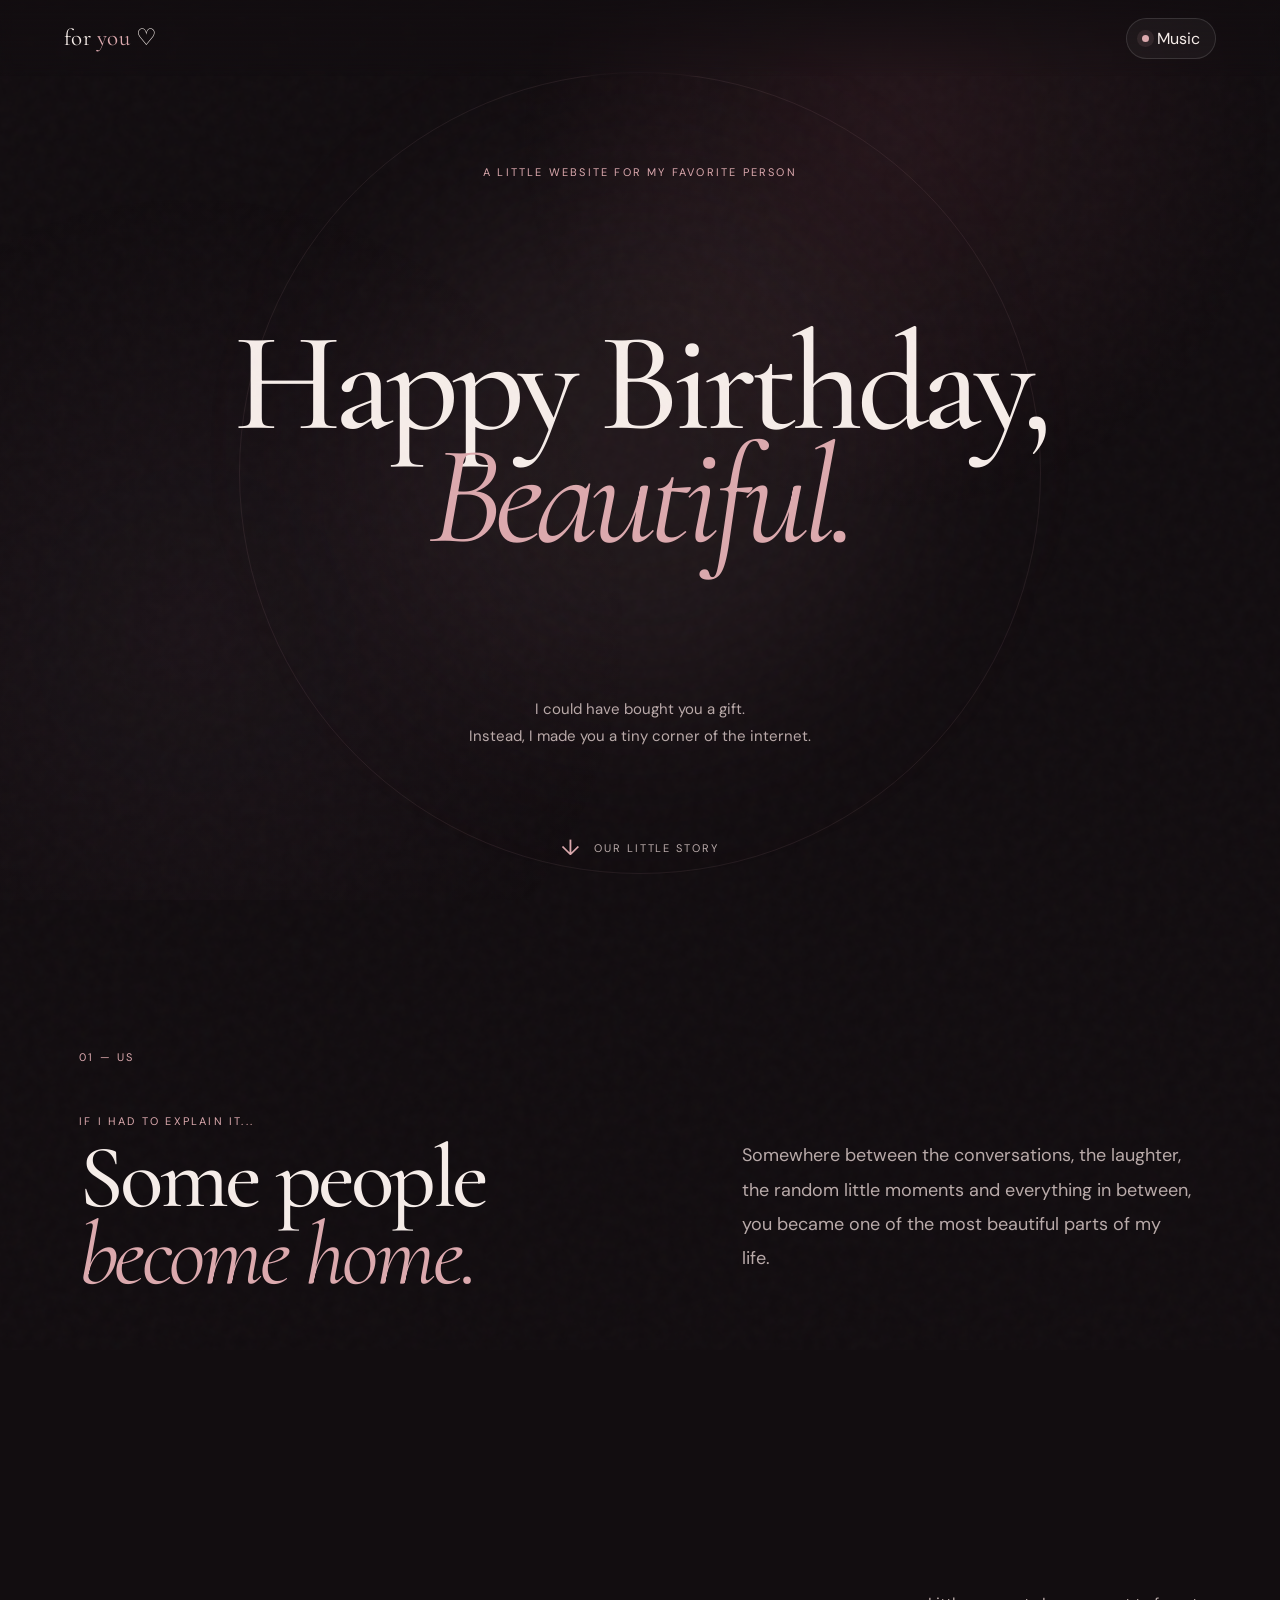
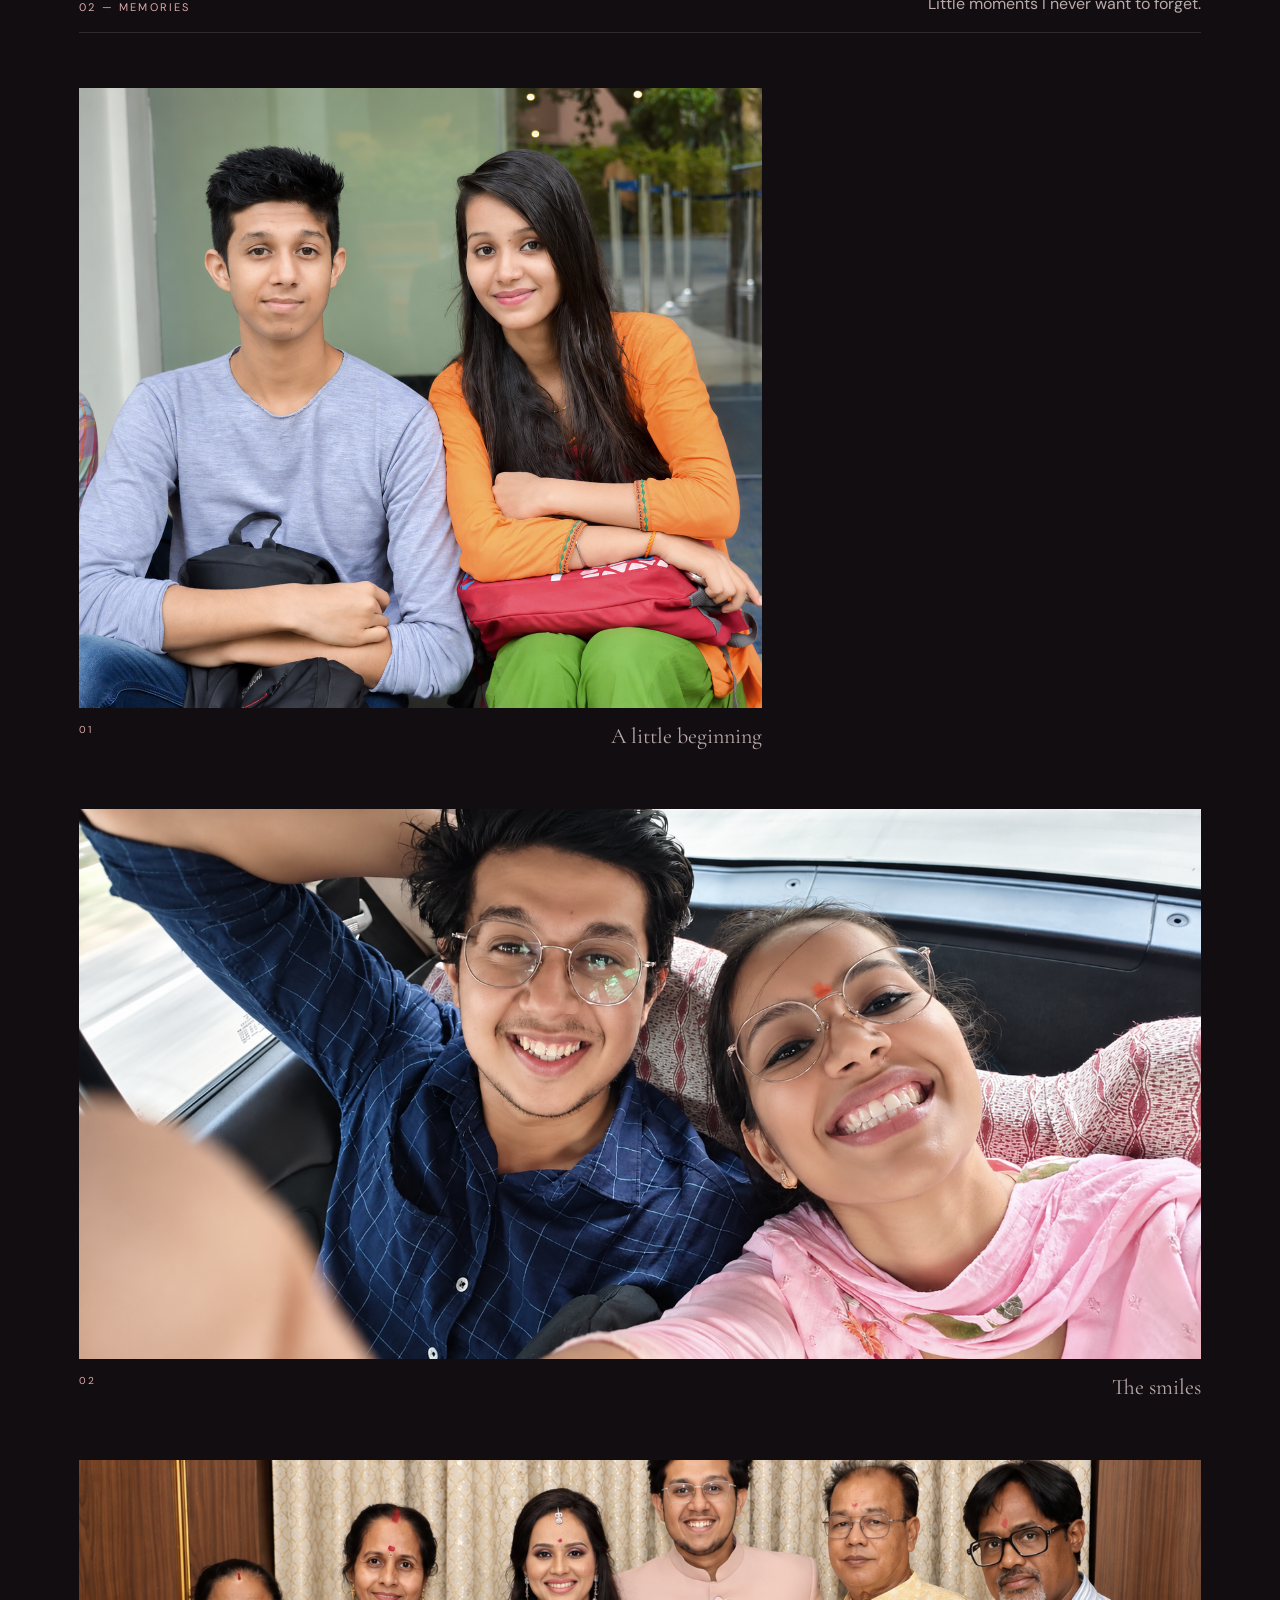
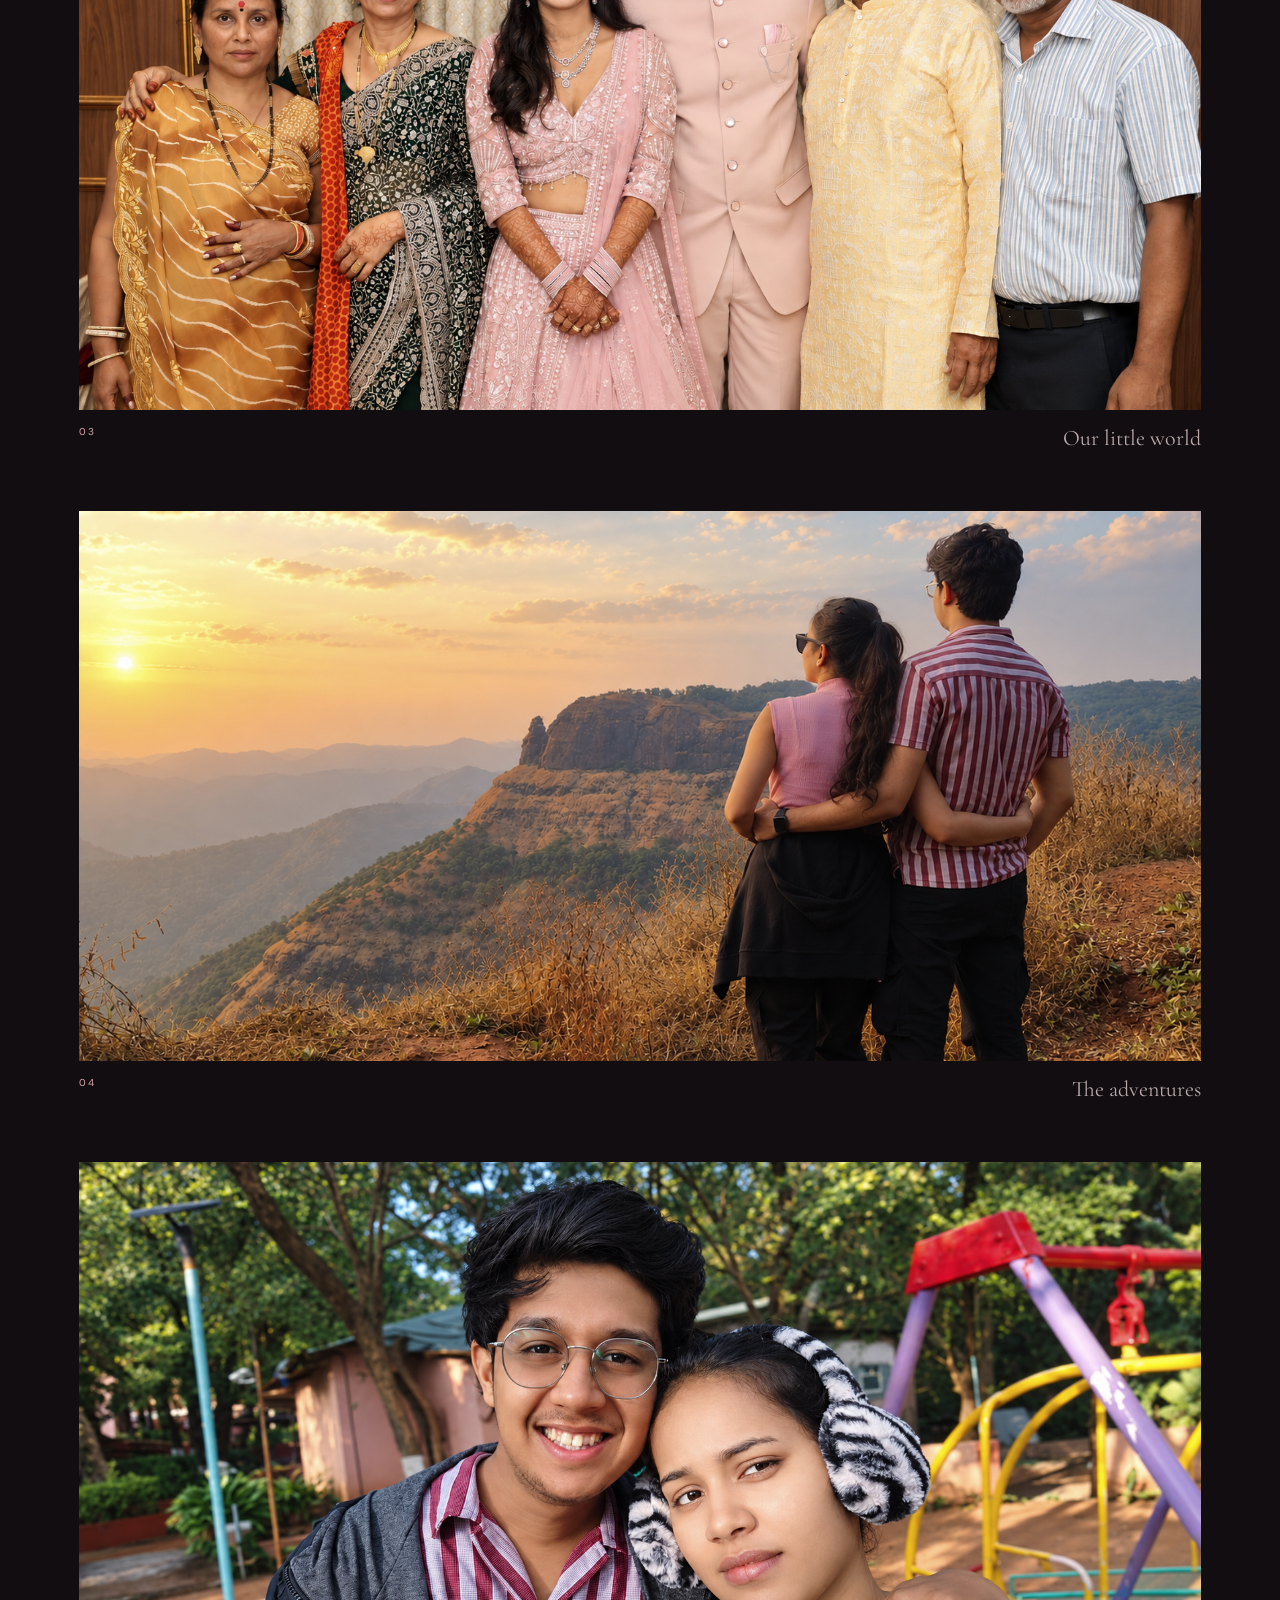
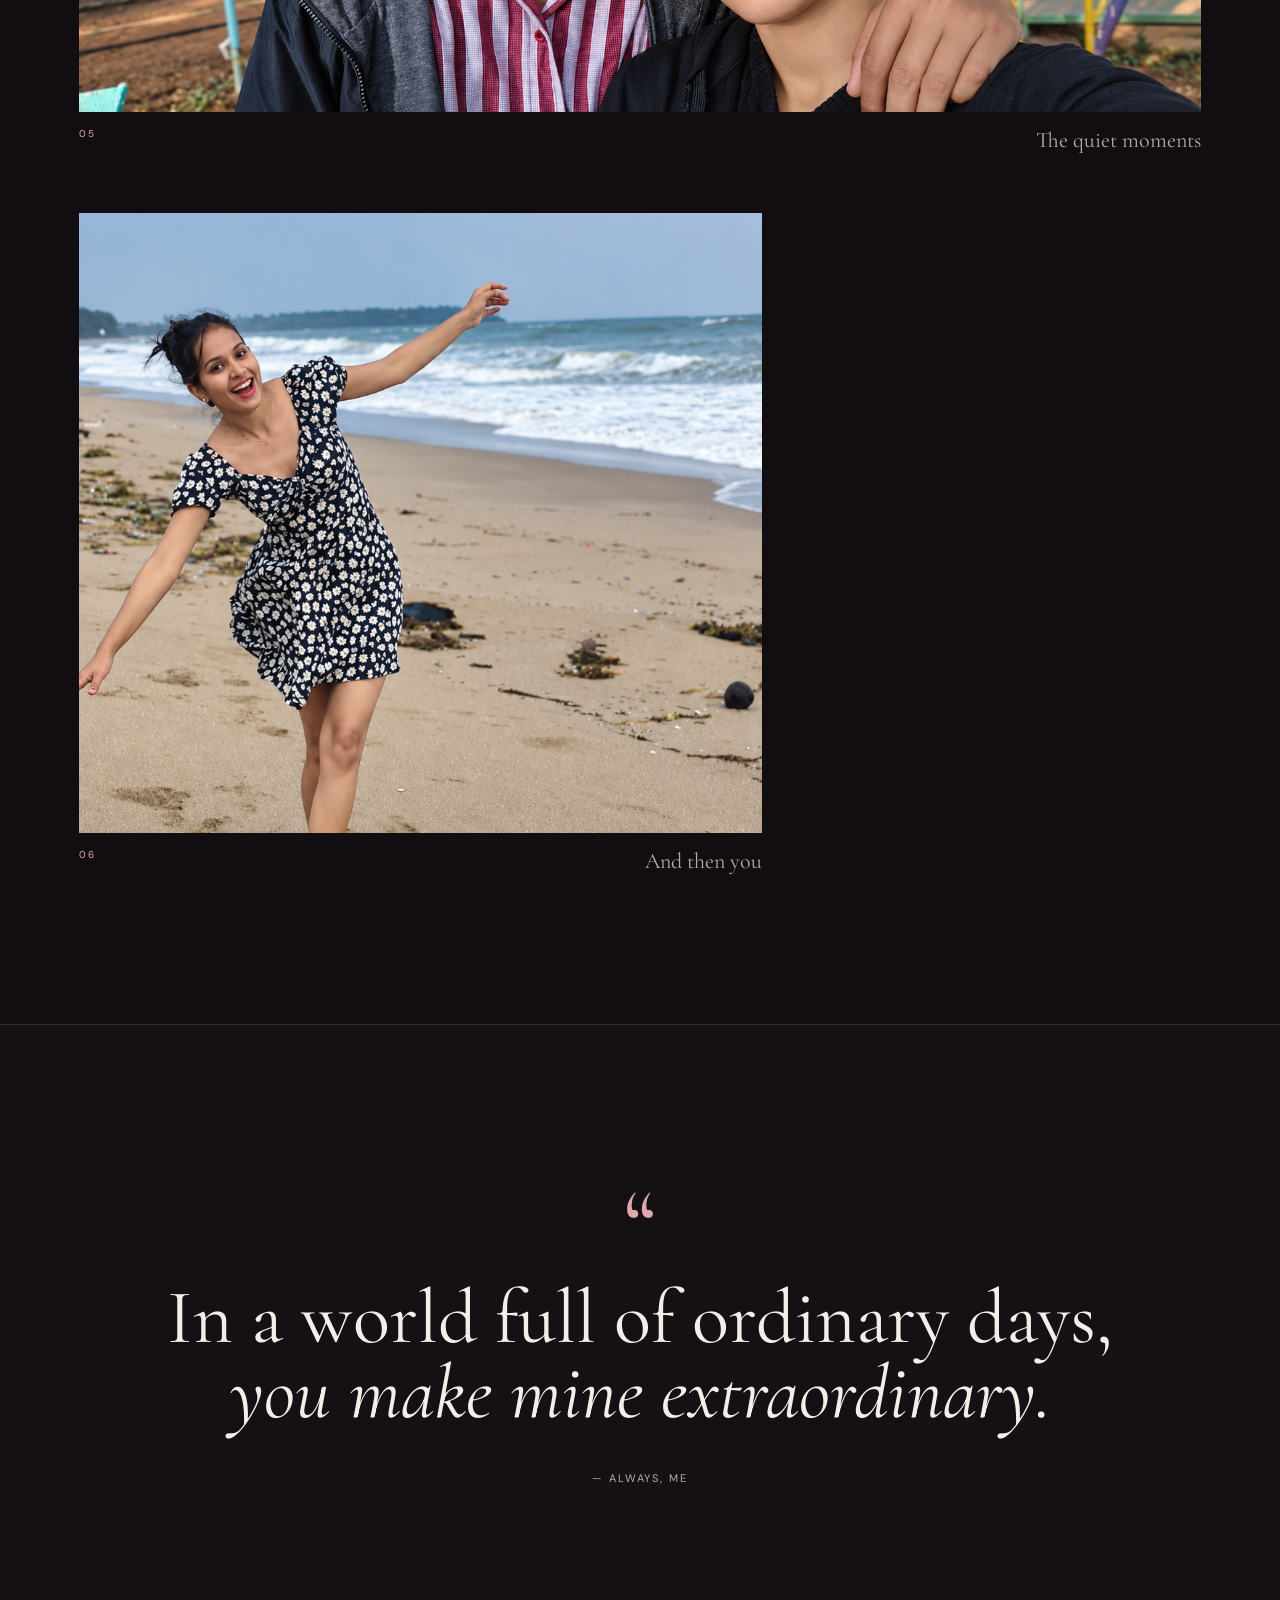
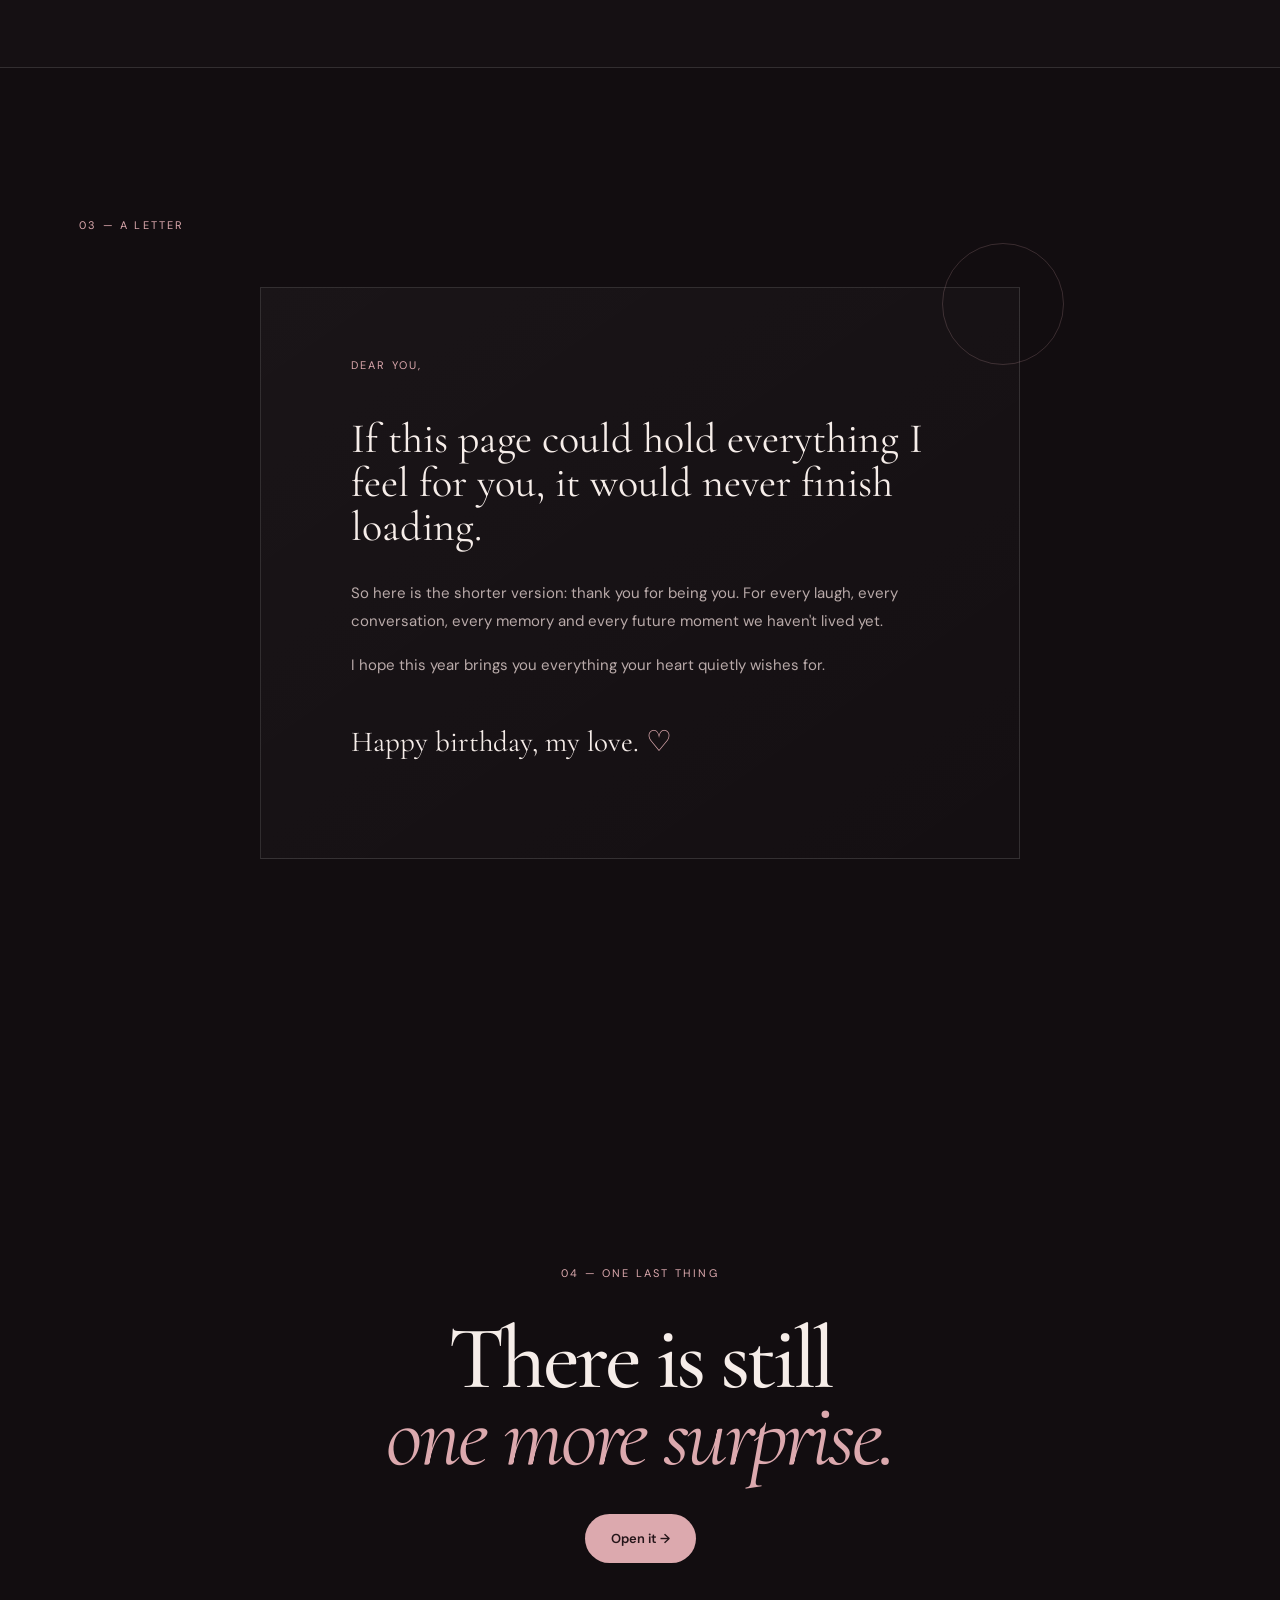
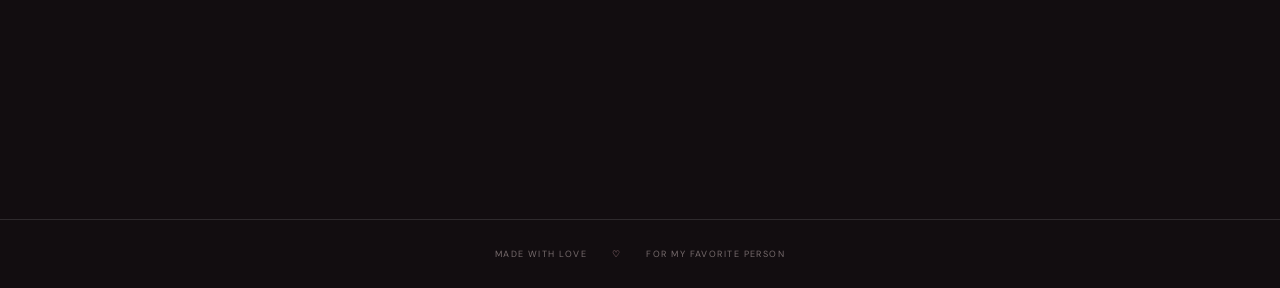
==== index.html @ f9ab59c4 "first commit" ====
<!DOCTYPE html>
<html lang="en">
<head>
  <meta charset="UTF-8">
  <meta name="viewport" content="width=device-width, initial-scale=1.0">
  <meta name="theme-color" content="#171014">
  <meta name="description" content="A romantic birthday memory website.">
  <title>For You — A Little Love Story</title>
  <link rel="preconnect" href="https://fonts.googleapis.com">
  <link rel="preconnect" href="https://fonts.gstatic.com" crossorigin>
  <link href="https://fonts.googleapis.com/css2?family=Cormorant+Garamond:wght@400;500;600;700&family=DM+Sans:wght@400;500;600&display=swap" rel="stylesheet">
  <link rel="stylesheet" href="css/style.css">
</head>
<body>
  <div class="grain"></div>
  <div id="hearts" aria-hidden="true"></div>

  <header class="nav">
    <div class="brand">for <span>you</span> ♡</div>
    <button class="music-btn" id="musicBtn" aria-label="Toggle music">
      <span class="music-dot"></span><span id="musicText">Music</span>
    </button>
  </header>

  <main>
    <section class="hero">
      <div class="hero-glow"></div>
      <p class="eyebrow reveal">A little website for my favorite person</p>
      <h1 class="reveal">Happy Birthday,<br><em>Beautiful.</em></h1>
      <p class="hero-copy reveal">I could have bought you a gift.<br>Instead, I made you a tiny corner of the internet.</p>
      <a href="#story" class="scroll-cue reveal"><span>↓</span> our little story</a>
    </section>

    <section class="intro" id="story">
      <div class="section-label">01 — us</div>
      <div class="intro-grid">
        <div>
          <p class="eyebrow">If I had to explain it...</p>
          <h2>Some people<br><em>become home.</em></h2>
        </div>
        <p class="lead">Somewhere between the conversations, the laughter, the random little moments and everything in between, you became one of the most beautiful parts of my life.</p>
      </div>
    </section>

    <section class="gallery">
      <div class="section-head">
        <div class="section-label">02 — memories</div>
        <p>Little moments I never want to forget.</p>
      </div>
      <div class="memory-grid">
        <figure class="memory memory-large"><img src="images/photo01.png" alt="Sample memory"><figcaption><span>01</span>A little beginning</figcaption></figure>
        <figure class="memory memory-wide"><img src="images/photo02.png" alt="Sample memory"><figcaption><span>02</span>The smiles</figcaption></figure>
        <figure class="memory memory-wide"><img src="images/photo03.png" alt="Sample memory"><figcaption><span>03</span>Our little world</figcaption></figure>
        <figure class="memory memory-wide"><img src="images/photo04.png" alt="Sample memory"><figcaption><span>04</span>The adventures</figcaption></figure>
        <figure class="memory memory-wide"><img src="images/photo05.png" alt="Sample memory"><figcaption><span>05</span>The quiet moments</figcaption></figure>
        <figure class="memory memory-large"><img src="images/photo06.png" alt="Sample memory"><figcaption><span>06</span>And then you</figcaption></figure>
      </div>
    </section>

    <section class="quote">
      <div class="quote-mark">“</div>
      <p>In a world full of ordinary days,<br><em>you make mine extraordinary.</em></p>
      <span>— always, me</span>
    </section>

    <section class="letter">
      <div class="section-label">03 — a letter</div>
      <div class="letter-card">
        <p class="eyebrow">Dear you,</p>
        <p class="letter-text">If this page could hold everything I feel for you, it would never finish loading.</p>
        <p>So here is the shorter version: thank you for being you. For every laugh, every conversation, every memory and every future moment we haven't lived yet.</p>
        <p>I hope this year brings you everything your heart quietly wishes for.</p>
        <p class="signature">Happy birthday, my love. <span>♡</span></p>
      </div>
    </section>

    <section class="surprise" id="surprise">
      <div class="surprise-inner">
        <div class="section-label">04 — one last thing</div>
        <h2>There is still<br><em>one more surprise.</em></h2>
        <button class="reveal-btn" id="revealBtn">Open it <span>→</span></button>
        
        <div class="secret" id="secret">

          <div class="surprise-photo">
            <img src="images/surprise.png" alt="Our special memory">
          </div>
        
          <div class="secret-heart">♥</div>
        
          <p>
            You are, and will always be,<br>
            <em>one of my favorite reasons to smile.</em>
          </p>
        
          <small>Happy birthday, beautiful.</small>
        
        </div>

      </div>
    </section>
  </main>

  <footer>
    <span>made with love</span>
    <span>♡</span>
    <span>for my favorite person</span>
  </footer>

  <script src="js/script.js"></script>
</body>
</html>
---- css/style.css ----
:root {
  --bg: #120d10;
  --surface: #1b1317;
  --text: #f6ede9;
  --muted: #b9aaa9;
  --accent: #dca9ae;
  --line: rgba(255, 255, 255, 0.12);

  --serif: "Cormorant Garamond", Georgia, serif;
  --sans: "DM Sans", Arial, sans-serif;
}


/* =========================================================
   RESET
========================================================= */

* {
  box-sizing: border-box;
}

html {
  scroll-behavior: smooth;
}

body {
  margin: 0;
  background: var(--bg);
  color: var(--text);
  font-family: var(--sans);
  overflow-x: hidden;
}

img {
  max-width: 100%;
}

button {
  font-family: inherit;
}


/* =========================================================
   BACKGROUND
========================================================= */

body::before {
  content: "";
  position: fixed;
  inset: 0;

  background:
    radial-gradient(
      circle at 70% 15%,
      rgba(173, 87, 105, 0.12),
      transparent 32%
    ),
    radial-gradient(
      circle at 15% 70%,
      rgba(130, 93, 116, 0.09),
      transparent 35%
    );

  pointer-events: none;
  z-index: -2;
}


/* =========================================================
   GRAIN EFFECT
========================================================= */

.grain {
  position: fixed;
  inset: -50%;
  width: 200%;
  height: 200%;

  opacity: 0.035;
  pointer-events: none;
  z-index: 20;

  background-image: url("data:image/svg+xml,%3Csvg viewBox='0 0 180 180' xmlns='http://www.w3.org/2000/svg'%3E%3Cfilter id='n'%3E%3CfeTurbulence type='fractalNoise' baseFrequency='.9' numOctaves='4' stitchTiles='stitch'/%3E%3C/filter%3E%3Crect width='100%25' height='100%25' filter='url(%23n)' opacity='.7'/%3E%3C/svg%3E");

  animation: grain 0.25s steps(2) infinite;
}

@keyframes grain {
  0% {
    transform: translate(0, 0);
  }

  25% {
    transform: translate(2%, -1%);
  }

  50% {
    transform: translate(-1%, 2%);
  }

  75% {
    transform: translate(1%, 1%);
  }

  100% {
    transform: translate(-2%, -1%);
  }
}


/* =========================================================
   NAVIGATION
========================================================= */

.nav {
  position: fixed;
  top: 0;
  left: 0;
  right: 0;

  height: 76px;
  padding: 0 5vw;

  display: flex;
  align-items: center;
  justify-content: space-between;

  z-index: 100;

  background: linear-gradient(
    to bottom,
    rgba(18, 13, 16, 0.78),
    transparent
  );

  backdrop-filter: blur(7px);
}

.brand {
  font-family: var(--serif);
  font-size: 23px;
  letter-spacing: 0.02em;
}

.brand span {
  color: var(--accent);
}


/* =========================================================
   MUSIC BUTTON
========================================================= */

.music-btn {
  border: 1px solid var(--line);
  color: var(--text);
  background: rgba(255, 255, 255, 0.04);

  padding: 9px 15px;
  border-radius: 999px;

  display: flex;
  align-items: center;
  gap: 8px;

  cursor: pointer;

  font: inherit;

  transition:
    background 0.3s ease,
    transform 0.3s ease;
}

.music-btn:hover {
  background: rgba(255, 255, 255, 0.09);
  transform: translateY(-2px);
}

.music-dot {
  width: 7px;
  height: 7px;

  border-radius: 50%;

  background: var(--accent);

  box-shadow:
    0 0 0 5px rgba(220, 169, 174, 0.1);
}


/* =========================================================
   GENERAL TYPOGRAPHY
========================================================= */

.eyebrow,
.section-label {
  text-transform: uppercase;
  letter-spacing: 0.2em;
  font-size: 11px;
  color: var(--accent);
}

h1,
h2,
p {
  margin-top: 0;
}

h1,
h2 {
  font-family: var(--serif);
}

h1 em,
h2 em {
  font-weight: 400;
  color: var(--accent);
}


/* =========================================================
   HERO
========================================================= */

.hero {
  min-height: 100vh;

  display: grid;
  place-items: center;

  text-align: center;

  position: relative;

  padding: 110px 20px 80px;

  overflow: hidden;
}

.hero::after {
  content: "";

  position: absolute;

  width: 70vw;
  height: 70vw;

  max-width: 800px;
  max-height: 800px;

  border: 1px solid rgba(220, 169, 174, 0.09);

  border-radius: 50%;

  top: 8%;
  left: 50%;

  transform: translateX(-50%);

  pointer-events: none;
}

.hero-glow {
  position: absolute;

  width: 40vw;
  height: 40vw;

  background: rgba(220, 169, 174, 0.08);

  filter: blur(100px);

  border-radius: 50%;
}

.hero h1 {
  position: relative;
  z-index: 1;

  font-size: clamp(70px, 11vw, 160px);

  line-height: 0.8;

  font-weight: 500;

  letter-spacing: -0.045em;

  margin: 28px 0 34px;
}

.hero-copy {
  color: var(--muted);

  line-height: 1.8;

  font-size: 15px;
}


/* =========================================================
   SCROLL CUE
========================================================= */

.scroll-cue {
  position: absolute;

  bottom: 38px;

  color: var(--muted);

  text-decoration: none;

  font-size: 11px;

  text-transform: uppercase;

  letter-spacing: 0.18em;

  display: flex;

  gap: 12px;

  align-items: center;
}

.scroll-cue span {
  color: var(--accent);

  font-size: 22px;

  animation: bob 1.8s infinite;
}

@keyframes bob {
  50% {
    transform: translateY(5px);
  }
}


/* =========================================================
   INTRO / GALLERY / LETTER CONTAINERS
========================================================= */

.intro,
.gallery,
.letter {
  max-width: 1250px;

  margin: auto;

  padding: 150px 5vw;
}


/* =========================================================
   INTRO
========================================================= */

.intro-grid {
  display: grid;

  grid-template-columns: 1.1fr 0.9fr;

  gap: 8vw;

  align-items: end;

  margin-top: 50px;
}

h2 {
  font-size: clamp(55px, 7vw, 100px);

  line-height: 0.86;

  font-weight: 500;

  letter-spacing: -0.04em;

  margin: 0;
}

.lead {
  color: var(--muted);

  font-size: 18px;

  line-height: 1.9;

  max-width: 450px;
}


/* =========================================================
   GALLERY
========================================================= */

.section-head {
  display: flex;

  justify-content: space-between;

  align-items: end;

  border-bottom: 1px solid var(--line);

  padding-bottom: 18px;

  margin-bottom: 55px;
}

.section-head p {
  color: var(--muted);

  margin: 0;
}

.memory-grid {
  display: grid;

  grid-template-columns: 1.25fr 0.75fr;

  gap: 60px 30px;

  align-items: start;
}

.memory {
  margin: 0;
}

.memory img {
  display: block;

  width: 100%;

  height: 620px;

  object-fit: cover;

  filter: saturate(0.82);

  transition:
    transform 0.8s cubic-bezier(0.2, 0.7, 0.2, 1),
    filter 0.5s ease;
}

.memory-small {
  margin-top: 110px;
}

.memory-small img {
  height: 460px;
}

.memory-wide {
  grid-column: 1 / -1;
}

.memory-wide img {
  height: 550px;
}

.memory:hover img {
  transform: scale(1.018);

  filter: saturate(1);
}

figcaption {
  display: flex;

  justify-content: space-between;

  padding-top: 15px;

  color: var(--muted);

  font-family: var(--serif);

  font-size: 22px;
}

figcaption span {
  color: var(--accent);

  font-family: var(--sans);

  font-size: 10px;

  letter-spacing: 0.15em;
}


/* =========================================================
   QUOTE
========================================================= */

.quote {
  padding: 180px 7vw;

  text-align: center;

  border-top: 1px solid var(--line);

  border-bottom: 1px solid var(--line);

  background: rgba(255, 255, 255, 0.015);
}

.quote-mark {
  font-family: var(--serif);

  color: var(--accent);

  font-size: 100px;

  line-height: 0.4;
}

.quote p {
  font-family: var(--serif);

  font-size: clamp(42px, 6vw, 82px);

  line-height: 0.98;

  margin: 35px auto;

  max-width: 950px;
}

.quote span {
  color: var(--muted);

  font-size: 11px;

  letter-spacing: 0.18em;

  text-transform: uppercase;
}


/* =========================================================
   LETTER
========================================================= */

.letter-card {
  max-width: 760px;

  margin: 55px auto 0;

  border: 1px solid var(--line);

  padding: 70px clamp(28px, 7vw, 90px);

  background:
    linear-gradient(
      145deg,
      rgba(255, 255, 255, 0.035),
      rgba(255, 255, 255, 0.01)
    );

  position: relative;
}

.letter-card::before {
  content: "";

  position: absolute;

  width: 120px;
  height: 120px;

  border: 1px solid rgba(220, 169, 174, 0.2);

  border-radius: 50%;

  right: -45px;
  top: -45px;

  pointer-events: none;
}

.letter-text {
  font-family: var(--serif);

  font-size: 42px;

  line-height: 1.05;

  margin: 45px 0 30px;
}

.letter-card > p:not(.eyebrow):not(.letter-text):not(.signature) {
  color: var(--muted);

  line-height: 1.9;

  font-size: 15px;
}

.signature {
  font-family: var(--serif);

  font-size: 29px;

  margin-top: 45px;
}

.signature span {
  color: var(--accent);
}


/* =========================================================
   SURPRISE SECTION
========================================================= */

.surprise {
  min-height: 90vh;

  display: grid;

  place-items: center;

  text-align: center;

  padding: 120px 20px;
}

.surprise-inner {
  width: 100%;

  max-width: 850px;
}

.surprise h2 {
  margin: 40px 0;
}


/* =========================================================
   REVEAL BUTTON
========================================================= */

.reveal-btn {
  background: var(--accent);

  color: #251519;

  border: 0;

  border-radius: 999px;

  padding: 16px 26px;

  font: 600 13px var(--sans);

  cursor: pointer;

  transition:
    transform 0.35s ease,
    box-shadow 0.35s ease;
}

.reveal-btn:hover {
  transform: translateY(-3px);

  box-shadow:
    0 12px 35px rgba(220, 169, 174, 0.2);
}


/* =========================================================
   SECRET / SURPRISE REVEAL
========================================================= */

/*
   IMPORTANT:
   The previous max-height: 300px was clipping the
   9:16 image + heart + text.

   This version allows the entire content to expand.
*/

.secret {
  width: 100%;

  opacity: 0;

  max-height: 0;

  overflow: hidden;

  transform: translateY(25px);

  transition:
    opacity 0.9s ease,
    transform 0.9s ease,
    max-height 1.2s ease;

  margin-top: 0;
}

.secret.open {
  opacity: 1;

  max-height: 1600px;

  transform: translateY(0);

  margin-top: 60px;
}


/* =========================================================
   SURPRISE PHOTO
========================================================= */

.surprise-photo {
  width: min(400px, 68%);

  margin: 0 auto 35px;

  padding: 0;

  background: transparent;

  box-shadow:
    0 25px 60px rgba(75, 29, 42, 0.18);

  opacity: 0;

  transform:
    translateY(35px)
    scale(0.92)
    rotate(-2deg);

  transition:
    opacity 1.2s ease,
    transform 1.2s cubic-bezier(0.2, 0.8, 0.2, 1);
}

.secret.open .surprise-photo {
  opacity: 1;

  transform:
    translateY(0)
    scale(1)
    rotate(-1deg);
}

.surprise-photo img {
  display: block;

  width: 100%;

  aspect-ratio: 9 / 16;

  object-fit: cover;
}


/* =========================================================
   SURPRISE HEART
========================================================= */

.secret-heart {
  color: var(--accent);

  font-size: 60px;

  line-height: 1;

  opacity: 0;

  transform: translateY(15px);

  transition:
    opacity 0.8s ease 0.7s,
    transform 0.8s ease 0.7s;
}

.secret.open .secret-heart {
  opacity: 1;

  transform: translateY(0);
}


/* =========================================================
   SURPRISE TEXT
========================================================= */

.secret p {
  color: var(--text);

  font-family: var(--serif);

  font-size: 38px;

  line-height: 1.2;

  margin: 15px auto;

  max-width: 700px;

  opacity: 0;

  transform: translateY(15px);

  transition:
    opacity 0.8s ease 1s,
    transform 0.8s ease 1s;
}

.secret p em {
  color: var(--accent);

  font-style: italic;
}

.secret.open p {
  opacity: 1;

  transform: translateY(0);
}


/* =========================================================
   SURPRISE SUBTEXT
========================================================= */

.secret small {
  display: block;

  color: var(--muted);

  font-family: var(--sans);

  font-size: 13px;

  letter-spacing: 0.05em;

  opacity: 0;

  transform: translateY(15px);

  transition:
    opacity 0.8s ease 1.3s,
    transform 0.8s ease 1.3s;
}

.secret.open small {
  opacity: 1;

  transform: translateY(0);
}


/* =========================================================
   FLOATING HEARTS
========================================================= */

#hearts {
  position: fixed;

  inset: 0;

  pointer-events: none;

  z-index: 9;

  overflow: hidden;
}

.heart {
  position: absolute;

  bottom: -30px;

  color: var(--accent);

  opacity: 0;

  animation: floatUp linear forwards;
}

@keyframes floatUp {
  0% {
    transform:
      translateY(0)
      scale(0.7);

    opacity: 0;
  }

  12% {
    opacity: 0.5;
  }

  100% {
    transform:
      translateY(-110vh)
      rotate(25deg)
      scale(1.1);

    opacity: 0;
  }
}


/* =========================================================
   GENERAL REVEAL ANIMATION
========================================================= */

.reveal {
  opacity: 0;

  transform: translateY(25px);

  transition: 1s ease;
}

.reveal.visible {
  opacity: 1;

  transform: none;
}


/* =========================================================
   FOOTER
========================================================= */

footer {
  border-top: 1px solid var(--line);

  padding: 28px 5vw;

  display: flex;

  justify-content: center;

  gap: 25px;

  color: #766b6c;

  text-transform: uppercase;

  letter-spacing: 0.16em;

  font-size: 9px;
}

footer span:nth-child(2) {
  color: var(--accent);
}


/* =========================================================
   TABLET / MOBILE
========================================================= */

@media (max-width: 750px) {

  /* ---------- Navigation ---------- */

  .nav {
    height: 65px;

    padding: 0 20px;
  }

  .brand {
    font-size: 20px;
  }


  /* ---------- Hero ---------- */

  .hero {
    min-height: 92vh;

    padding:
      100px 20px
      70px;
  }

  .hero h1 {
    font-size: 68px;

    line-height: 0.85;
  }

  .hero-copy {
    font-size: 14px;
  }


  /* ---------- Main Sections ---------- */

  .intro,
  .gallery,
  .letter {
    padding: 100px 22px;
  }


  /* ---------- Intro ---------- */

  .intro-grid {
    grid-template-columns: 1fr;

    gap: 40px;
  }

  .lead {
    font-size: 16px;
  }


  /* ---------- Section Header ---------- */

  .section-head {
    display: block;
  }

  .section-head p {
    margin-top: 16px;
  }


  /* ---------- Gallery ---------- */

  .memory-grid {
    display: block;
  }

  .memory,
  .memory-small,
  .memory-wide {
    margin: 0 0 55px;
  }

  .memory img,
  .memory-small img,
  .memory-wide img {
    height: auto;

    aspect-ratio: 4 / 5;
  }

  .memory-wide img {
    aspect-ratio: 16 / 10;
  }


  /* ---------- Quote ---------- */

  .quote {
    padding: 120px 25px;
  }

  .quote p {
    font-size: 48px;
  }


  /* ---------- Letter ---------- */

  .letter-card {
    padding: 50px 28px;
  }

  .letter-text {
    font-size: 35px;
  }


  /* =====================================================
     MOBILE SURPRISE
  ===================================================== */

  .surprise {
    min-height: auto;

    padding:
      100px 20px
      120px;
  }

  .surprise h2 {
    font-size: 58px;

    margin: 30px 0;
  }


  /*
     The secret must be allowed to grow enough
     for the full 9:16 image + text.
  */

  .secret.open {
    max-height: 1600px;

    margin-top: 50px;
  }


  /*
     Tall Instagram Story / Reel style photo
  */

  .surprise-photo {
    width: 68%;

    max-width: 400px;

    padding: 0;

    margin:
      0 auto 30px;

    background: transparent;

    box-shadow:
      0 20px 45px rgba(75, 29, 42, 0.2);
  }

  .surprise-photo img {
    width: 100%;

    aspect-ratio: 9 / 16;

    object-fit: cover;

    display: block;
  }


  /* ---------- Heart ---------- */

  .secret-heart {
    font-size: 48px;
  }


  /* ---------- Text ---------- */

  .secret p {
    font-size: 28px;

    line-height: 1.3;

    margin:
      15px auto
      12px;

    padding: 0 10px;
  }

  .secret small {
    font-size: 12px;

    letter-spacing: 0.04em;
  }


  /* ---------- Footer ---------- */

  footer {
    flex-direction: column;

    align-items: center;

    gap: 10px;

    text-align: center;

    padding: 25px 20px;
  }
}


/* =========================================================
   SMALL PHONES
========================================================= */

@media (max-width: 430px) {

  .hero h1 {
    font-size: 58px;
  }

  h2 {
    font-size: 52px;
  }

  .surprise h2 {
    font-size: 50px;
  }

  /*
     Slightly wider on very small screens
     so the 9:16 photo remains visually impactful.
  */

  .surprise-photo {
    width: 75%;
  }

  .secret p {
    font-size: 25px;
  }
}


/* =========================================================
   REDUCED MOTION
========================================================= */

@media (prefers-reduced-motion: reduce) {

  html {
    scroll-behavior: auto;
  }

  *,
  *::before,
  *::after {
    animation-duration: 0.01ms !important;

    animation-iteration-count: 1 !important;

    transition-duration: 0.01ms !important;
  }
}
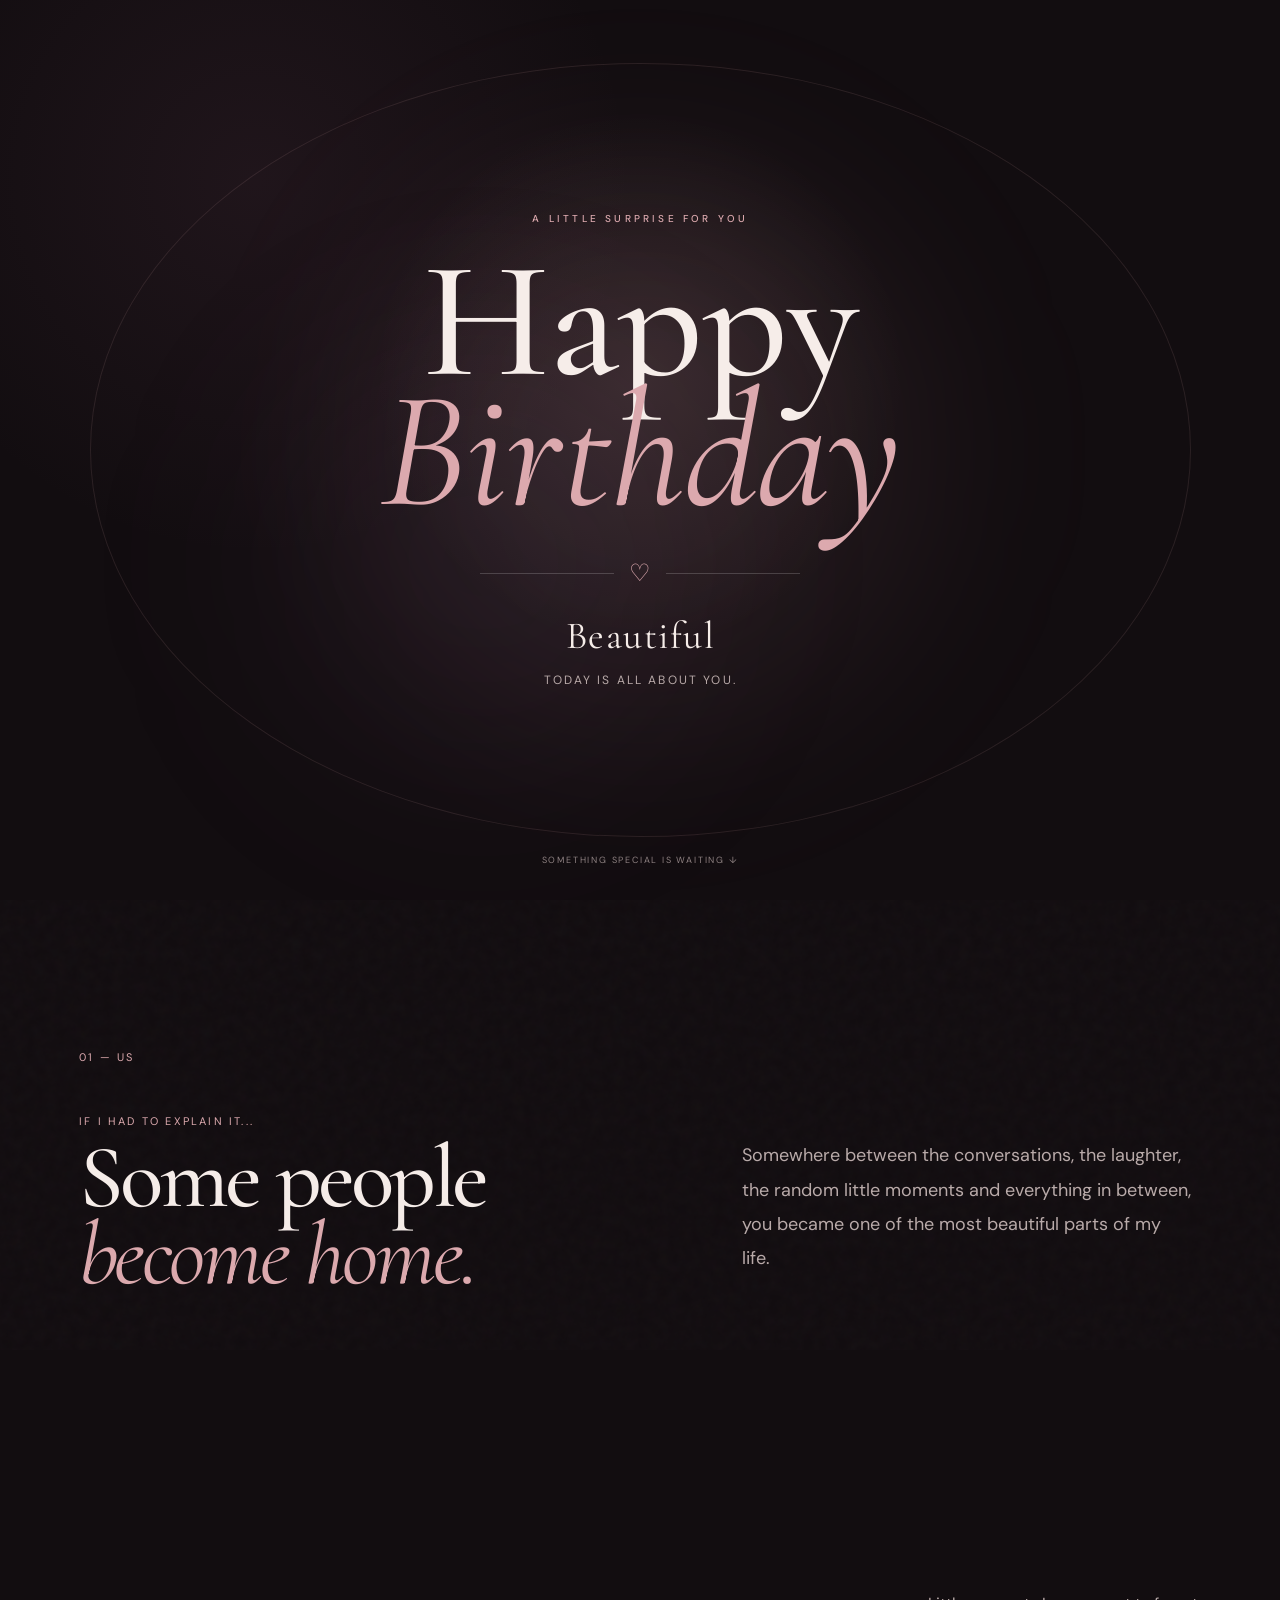
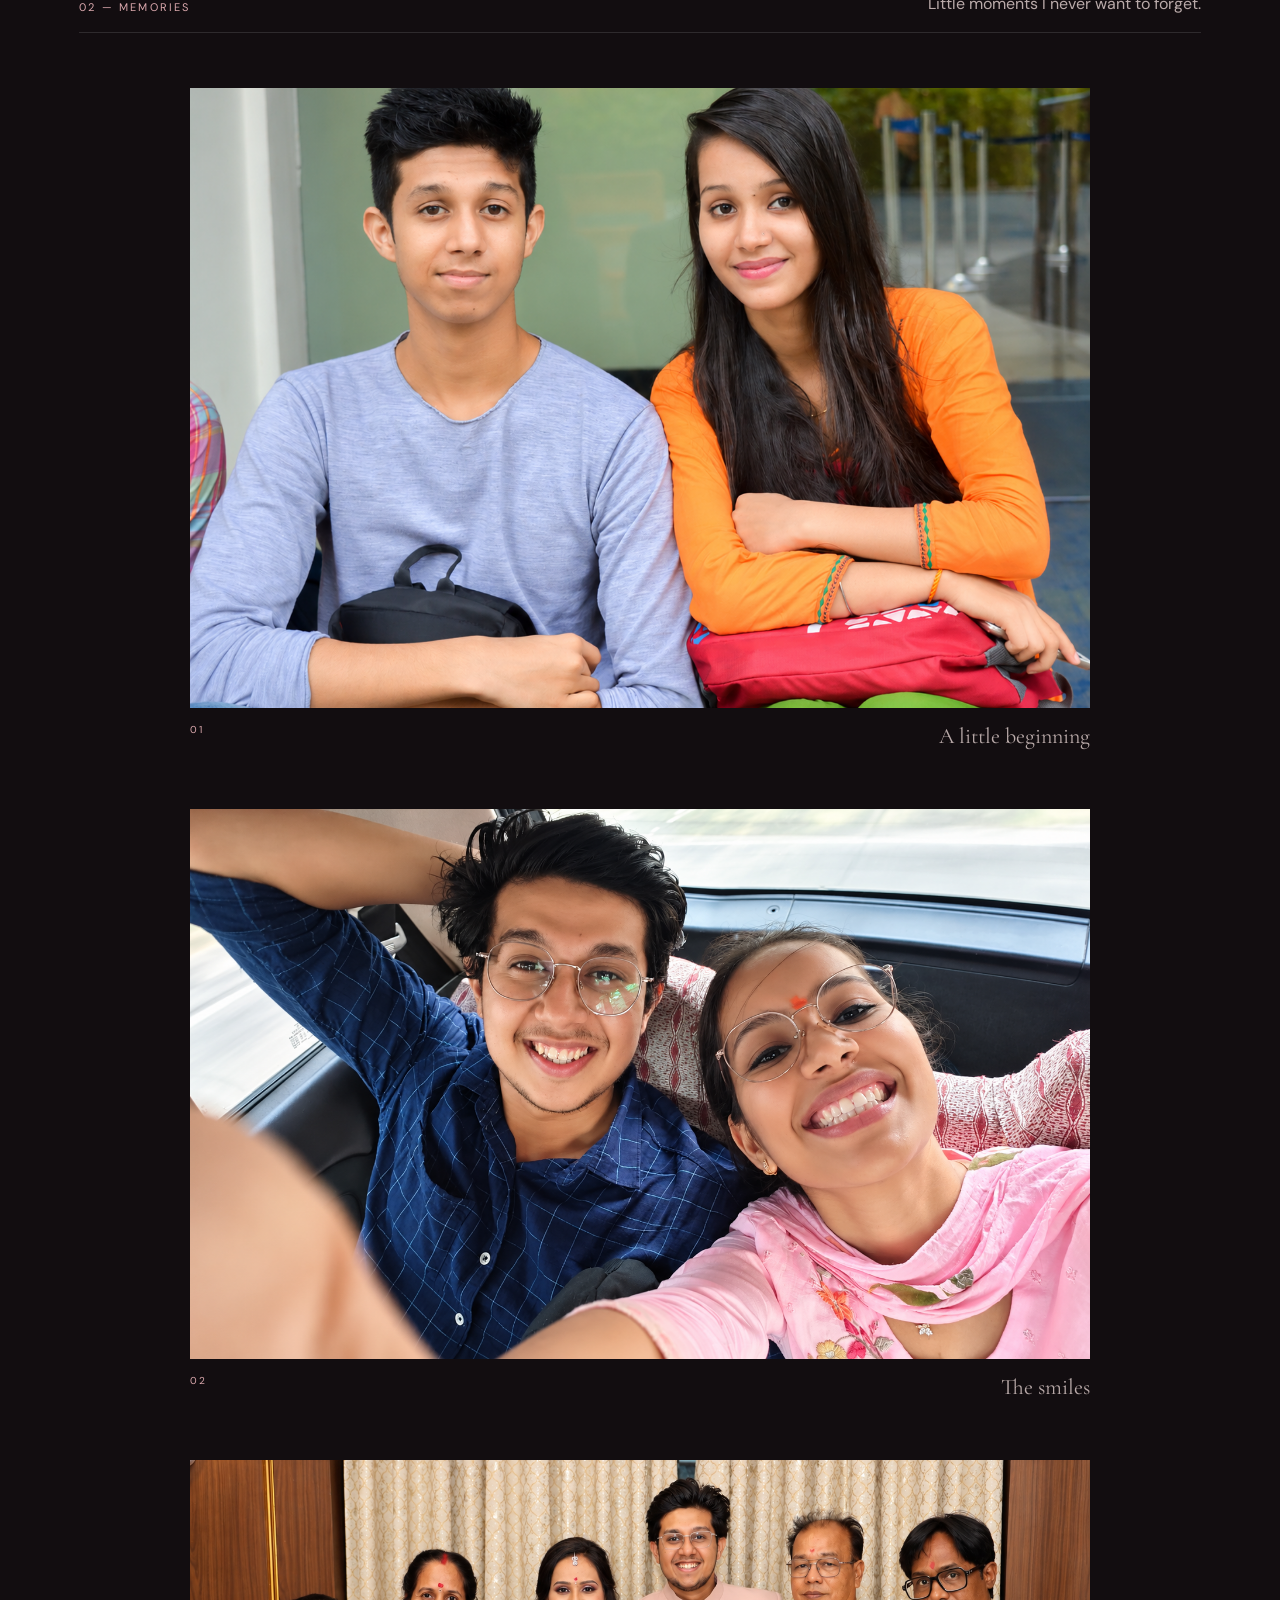
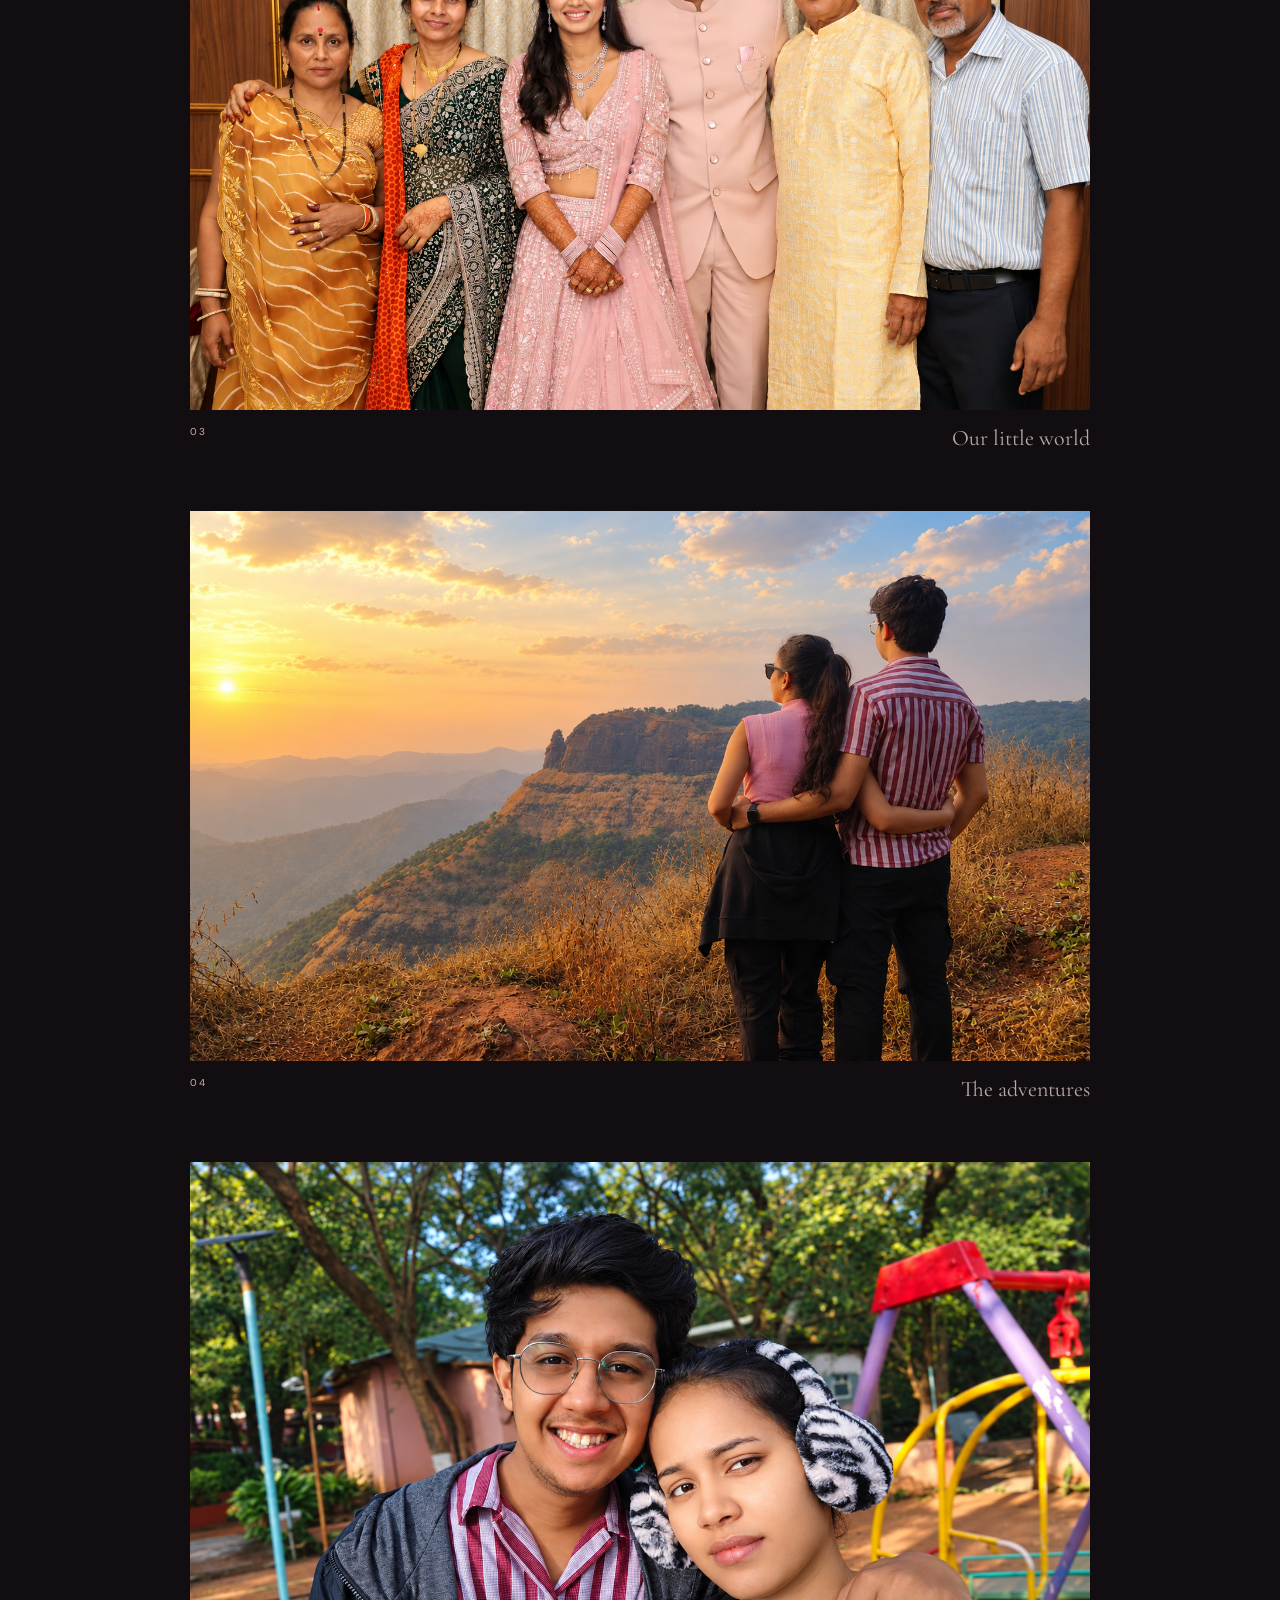
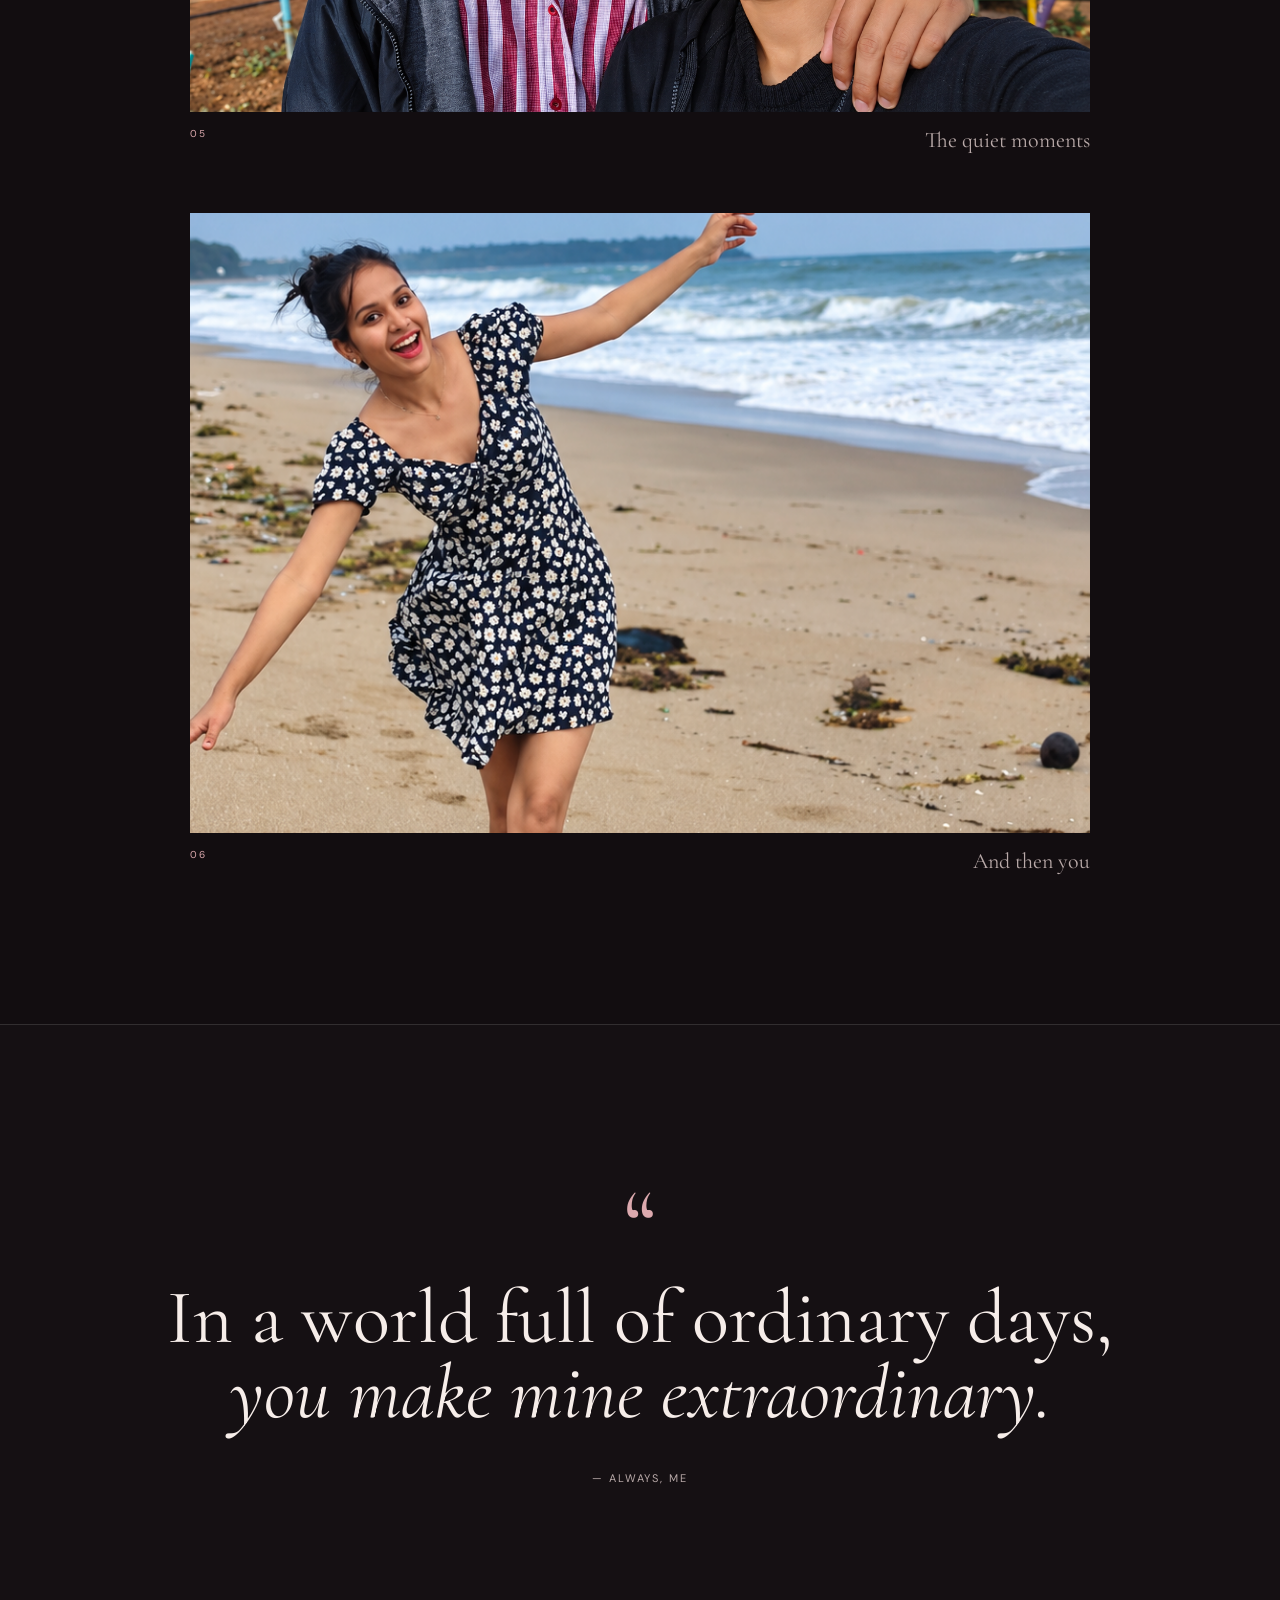
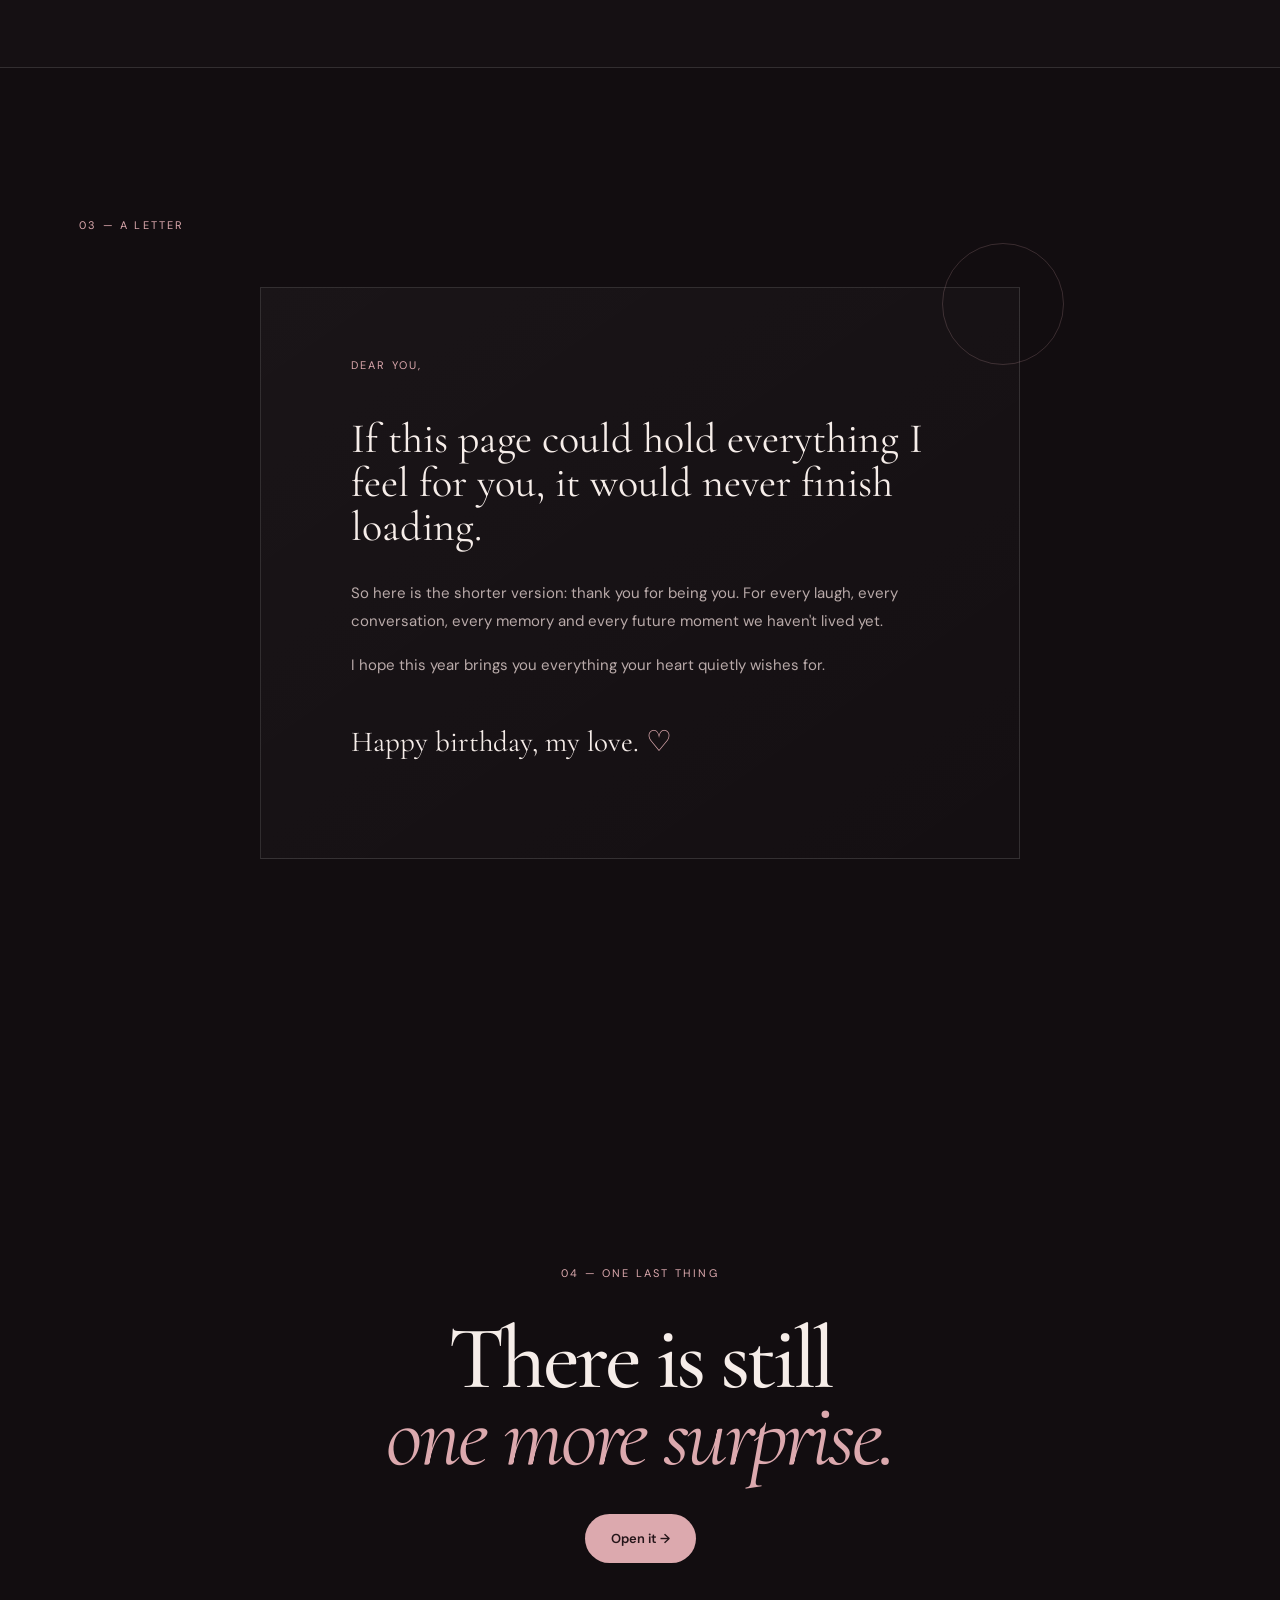
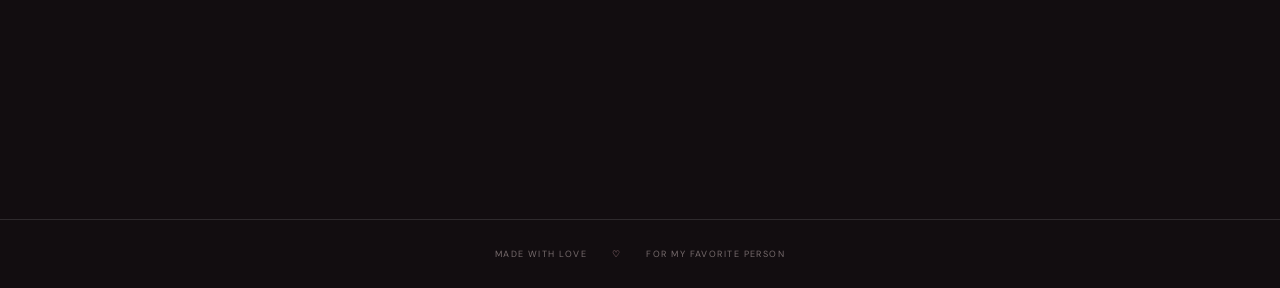
==== commit 7f8d7078: "landing page" ====
--- a/index.html
+++ b/index.html
@@ -12,6 +12,7 @@
   <link rel="stylesheet" href="css/style.css">
 </head>
 <body>
+  <div id="birthdayLanding"></div>
   <div class="grain"></div>
   <div id="hearts" aria-hidden="true"></div>
 
--- a/css/style.css
+++ b/css/style.css
@@ -421,32 +421,22 @@
 
 .memory-grid {
   display: grid;
-
-  grid-template-columns: 1.25fr 0.75fr;
-
-  gap: 60px 30px;
-
-  align-items: start;
+  grid-template-columns: 1fr;
+  gap: 60px;
+  justify-items: center;
 }
 
 .memory {
-  margin: 0;
+  width: 100%;
+  max-width: 900px;
+  margin: 0 auto;
 }
 
 .memory img {
   display: block;
-
   width: 100%;
-
   height: 620px;
-
   object-fit: cover;
-
-  filter: saturate(0.82);
-
-  transition:
-    transform 0.8s cubic-bezier(0.2, 0.7, 0.2, 1),
-    filter 0.5s ease;
 }
 
 .memory-small {
@@ -1242,3 +1232,317 @@
     transition-duration: 0.01ms !important;
   }
 }
+
+
+/* =========================================================
+   CINEMATIC BIRTHDAY LANDING
+   Added without changing the existing website styles.
+========================================================= */
+
+#birthdayLanding {
+  position: relative;
+  z-index: 10000;
+}
+
+.birthday-landing {
+  position: fixed;
+  inset: 0;
+  z-index: 10000;
+  display: grid;
+  place-items: center;
+  overflow: hidden;
+  background:
+    radial-gradient(circle at 50% 42%, rgba(220,169,174,.13), transparent 32%),
+    radial-gradient(circle at 20% 20%, rgba(153,92,125,.10), transparent 30%),
+    #120d10;
+  opacity: 1;
+  visibility: visible;
+  transition:
+    opacity 1.4s cubic-bezier(.65,0,.35,1),
+    visibility 0s linear 1.4s;
+}
+
+.birthday-landing.landing-done {
+  opacity: 0;
+  visibility: hidden;
+  pointer-events: none;
+}
+
+.birthday-landing::before {
+  content: "";
+  position: absolute;
+  inset: 7%;
+  border: 1px solid rgba(220,169,174,.12);
+  border-radius: 50%;
+  transform: scale(.72);
+  animation: landingRing 2.2s cubic-bezier(.2,.8,.2,1) forwards;
+}
+
+.landing-content {
+  position: relative;
+  z-index: 3;
+  text-align: center;
+  padding: 30px;
+  animation: landingContent 2s cubic-bezier(.2,.8,.2,1) both;
+}
+
+.landing-kicker {
+  color: #dca9ae;
+  text-transform: uppercase;
+  letter-spacing: .32em;
+  font: 500 10px var(--sans);
+  margin-bottom: 32px;
+  opacity: 0;
+  animation: landingFadeUp .9s ease .25s forwards;
+}
+
+.landing-title {
+  font-family: var(--serif);
+  line-height: .78;
+  letter-spacing: -.055em;
+}
+
+.landing-line {
+  font-size: clamp(82px, 13vw, 190px);
+  font-weight: 500;
+  opacity: 0;
+  transform: translateY(35px);
+}
+
+.landing-line-one {
+  animation: landingTitleIn 1.1s cubic-bezier(.2,.8,.2,1) .45s forwards;
+}
+
+.landing-line-two {
+  animation: landingTitleIn 1.1s cubic-bezier(.2,.8,.2,1) .7s forwards;
+}
+
+.landing-line em {
+  color: #dca9ae;
+  font-weight: 400;
+}
+
+.landing-divider {
+  width: min(320px, 60vw);
+  margin: 42px auto 25px;
+  display: flex;
+  align-items: center;
+  gap: 15px;
+  opacity: 0;
+  animation: landingFadeUp .9s ease 1.15s forwards;
+}
+
+.landing-divider span {
+  height: 1px;
+  flex: 1;
+  background: rgba(255,255,255,.18);
+}
+
+.landing-divider i {
+  color: #dca9ae;
+  font-family: var(--serif);
+  font-style: normal;
+  font-size: 24px;
+}
+
+.landing-name {
+  margin: 0;
+  color: #f6ede9;
+  font-family: var(--serif);
+  font-size: clamp(24px, 3vw, 40px);
+  letter-spacing: .04em;
+  opacity: 0;
+  animation: landingFadeUp .9s ease 1.35s forwards;
+}
+
+.landing-subtitle {
+  margin: 13px 0 0;
+  color: #b9aaa9;
+  font-size: 12px;
+  letter-spacing: .18em;
+  text-transform: uppercase;
+  opacity: 0;
+  animation: landingFadeUp .9s ease 1.55s forwards;
+}
+
+.landing-hint {
+  position: absolute;
+  bottom: 34px;
+  left: 50%;
+  transform: translateX(-50%);
+  z-index: 4;
+  white-space: nowrap;
+  color: #b9aaa9;
+  text-transform: uppercase;
+  letter-spacing: .2em;
+  font-size: 9px;
+  opacity: 0;
+  animation:
+    landingHint 1s ease 2s forwards,
+    landingHintBob 1.8s ease-in-out 3s infinite;
+}
+
+.landing-glow {
+  position: absolute;
+  border-radius: 50%;
+  filter: blur(90px);
+  pointer-events: none;
+}
+
+.landing-glow-one {
+  width: 45vw;
+  height: 45vw;
+  max-width: 650px;
+  max-height: 650px;
+  background: rgba(220,169,174,.08);
+  animation: landingGlowOne 5s ease-in-out infinite alternate;
+}
+
+.landing-glow-two {
+  width: 35vw;
+  height: 35vw;
+  max-width: 500px;
+  max-height: 500px;
+  background: rgba(117,76,111,.08);
+  transform: translate(-35%, 25%);
+  animation: landingGlowTwo 6s ease-in-out infinite alternate;
+}
+
+.landing-hearts {
+  position: absolute;
+  inset: 0;
+  z-index: 2;
+  pointer-events: none;
+}
+
+.landing-hearts span {
+  position: absolute;
+  color: #dca9ae;
+  opacity: 0;
+  font-family: var(--serif);
+  animation: landingHeart 6s ease-in-out infinite;
+}
+
+.landing-hearts span:nth-child(1)  { left: 11%; top: 18%; font-size: 22px; animation-delay: .2s; }
+.landing-hearts span:nth-child(2)  { left: 19%; top: 68%; font-size: 15px; animation-delay: 1.5s; }
+.landing-hearts span:nth-child(3)  { left: 30%; top: 13%; font-size: 14px; animation-delay: 2.4s; }
+.landing-hearts span:nth-child(4)  { left: 39%; top: 80%; font-size: 12px; animation-delay: .8s; }
+.landing-hearts span:nth-child(5)  { left: 68%; top: 17%; font-size: 18px; animation-delay: 2.8s; }
+.landing-hearts span:nth-child(6)  { left: 78%; top: 70%; font-size: 14px; animation-delay: 1.2s; }
+.landing-hearts span:nth-child(7)  { left: 86%; top: 29%; font-size: 11px; animation-delay: 3.2s; }
+.landing-hearts span:nth-child(8)  { left: 72%; top: 82%; font-size: 21px; animation-delay: 1.9s; }
+.landing-hearts span:nth-child(9)  { left: 7%; top: 45%; font-size: 13px; animation-delay: 3.7s; }
+.landing-hearts span:nth-child(10) { left: 91%; top: 58%; font-size: 16px; animation-delay: 2.1s; }
+.landing-hearts span:nth-child(11) { left: 54%; top: 9%; font-size: 12px; animation-delay: 4s; }
+.landing-hearts span:nth-child(12) { left: 47%; top: 90%; font-size: 15px; animation-delay: 2.9s; }
+
+@keyframes landingContent {
+  from { transform: scale(.96); }
+  to { transform: scale(1); }
+}
+
+@keyframes landingTitleIn {
+  to {
+    opacity: 1;
+    transform: translateY(0);
+  }
+}
+
+@keyframes landingFadeUp {
+  to {
+    opacity: 1;
+    transform: translateY(0);
+  }
+}
+
+@keyframes landingRing {
+  to {
+    transform: scale(1);
+  }
+}
+
+@keyframes landingGlowOne {
+  from { transform: translate(-8%, -5%) scale(.9); }
+  to   { transform: translate(8%, 6%) scale(1.12); }
+}
+
+@keyframes landingGlowTwo {
+  from { transform: translate(-35%, 25%) scale(.9); }
+  to   { transform: translate(15%, -15%) scale(1.08); }
+}
+
+@keyframes landingHeart {
+  0%, 100% {
+    opacity: 0;
+    transform: translateY(18px) scale(.7) rotate(-8deg);
+  }
+  25%, 70% {
+    opacity: .5;
+  }
+  50% {
+    transform: translateY(-12px) scale(1) rotate(8deg);
+  }
+}
+
+@keyframes landingHint {
+  from {
+    opacity: 0;
+    transform: translate(-50%, 12px);
+  }
+  to {
+    opacity: .75;
+    transform: translate(-50%, 0);
+  }
+}
+
+@keyframes landingHintBob {
+  50% {
+    transform: translate(-50%, 5px);
+  }
+}
+
+@media (max-width: 750px) {
+  .landing-content {
+    padding: 20px;
+  }
+
+  .landing-kicker {
+    letter-spacing: .24em;
+    font-size: 9px;
+    margin-bottom: 26px;
+  }
+
+  .landing-line {
+    font-size: clamp(64px, 20vw, 105px);
+  }
+
+  .landing-divider {
+    margin-top: 32px;
+    margin-bottom: 20px;
+  }
+
+  .landing-name {
+    font-size: 28px;
+  }
+
+  .landing-subtitle {
+    font-size: 9px;
+  }
+
+  .landing-hint {
+    bottom: 25px;
+    font-size: 8px;
+  }
+
+  .landing-hearts span:nth-child(n) {
+    transform: scale(.8);
+  }
+}
+
+@media (prefers-reduced-motion: reduce) {
+  .birthday-landing *,
+  .birthday-landing::before {
+    animation-duration: .01ms !important;
+    animation-iteration-count: 1 !important;
+  }
+}
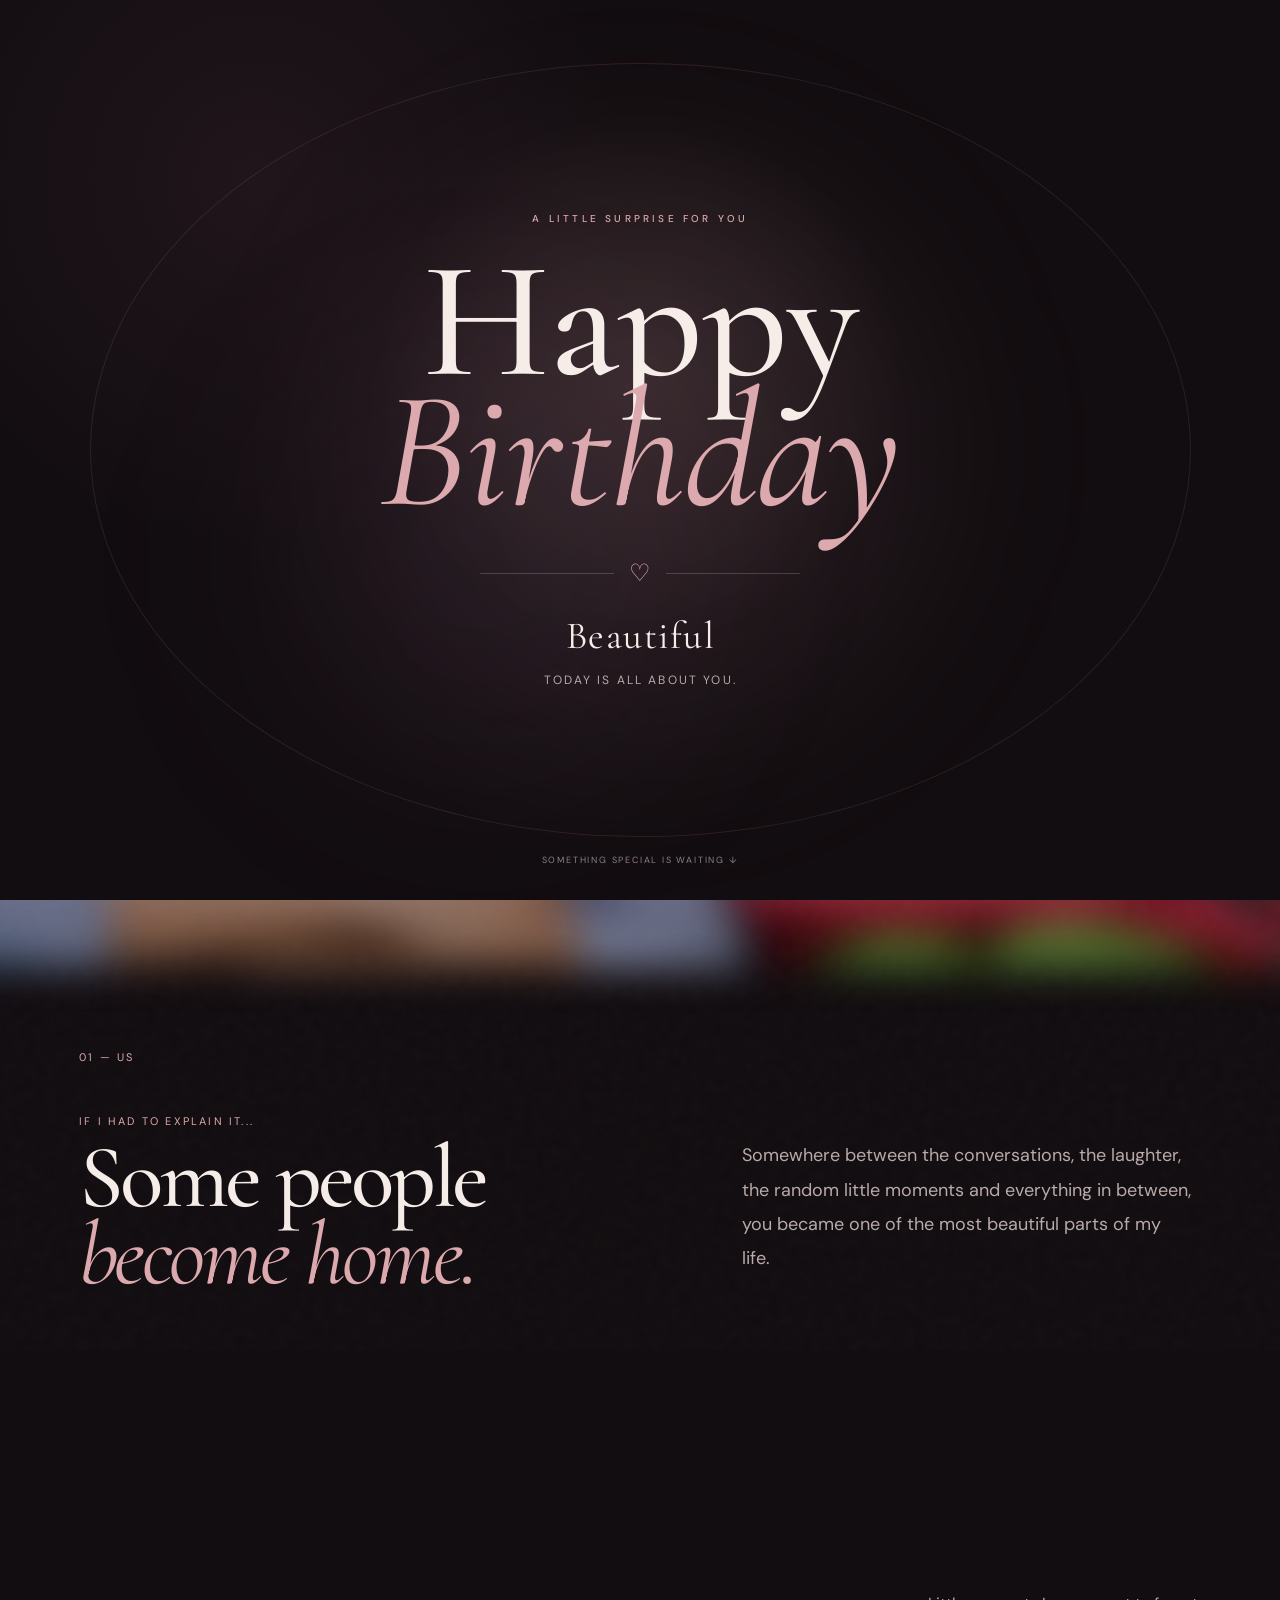
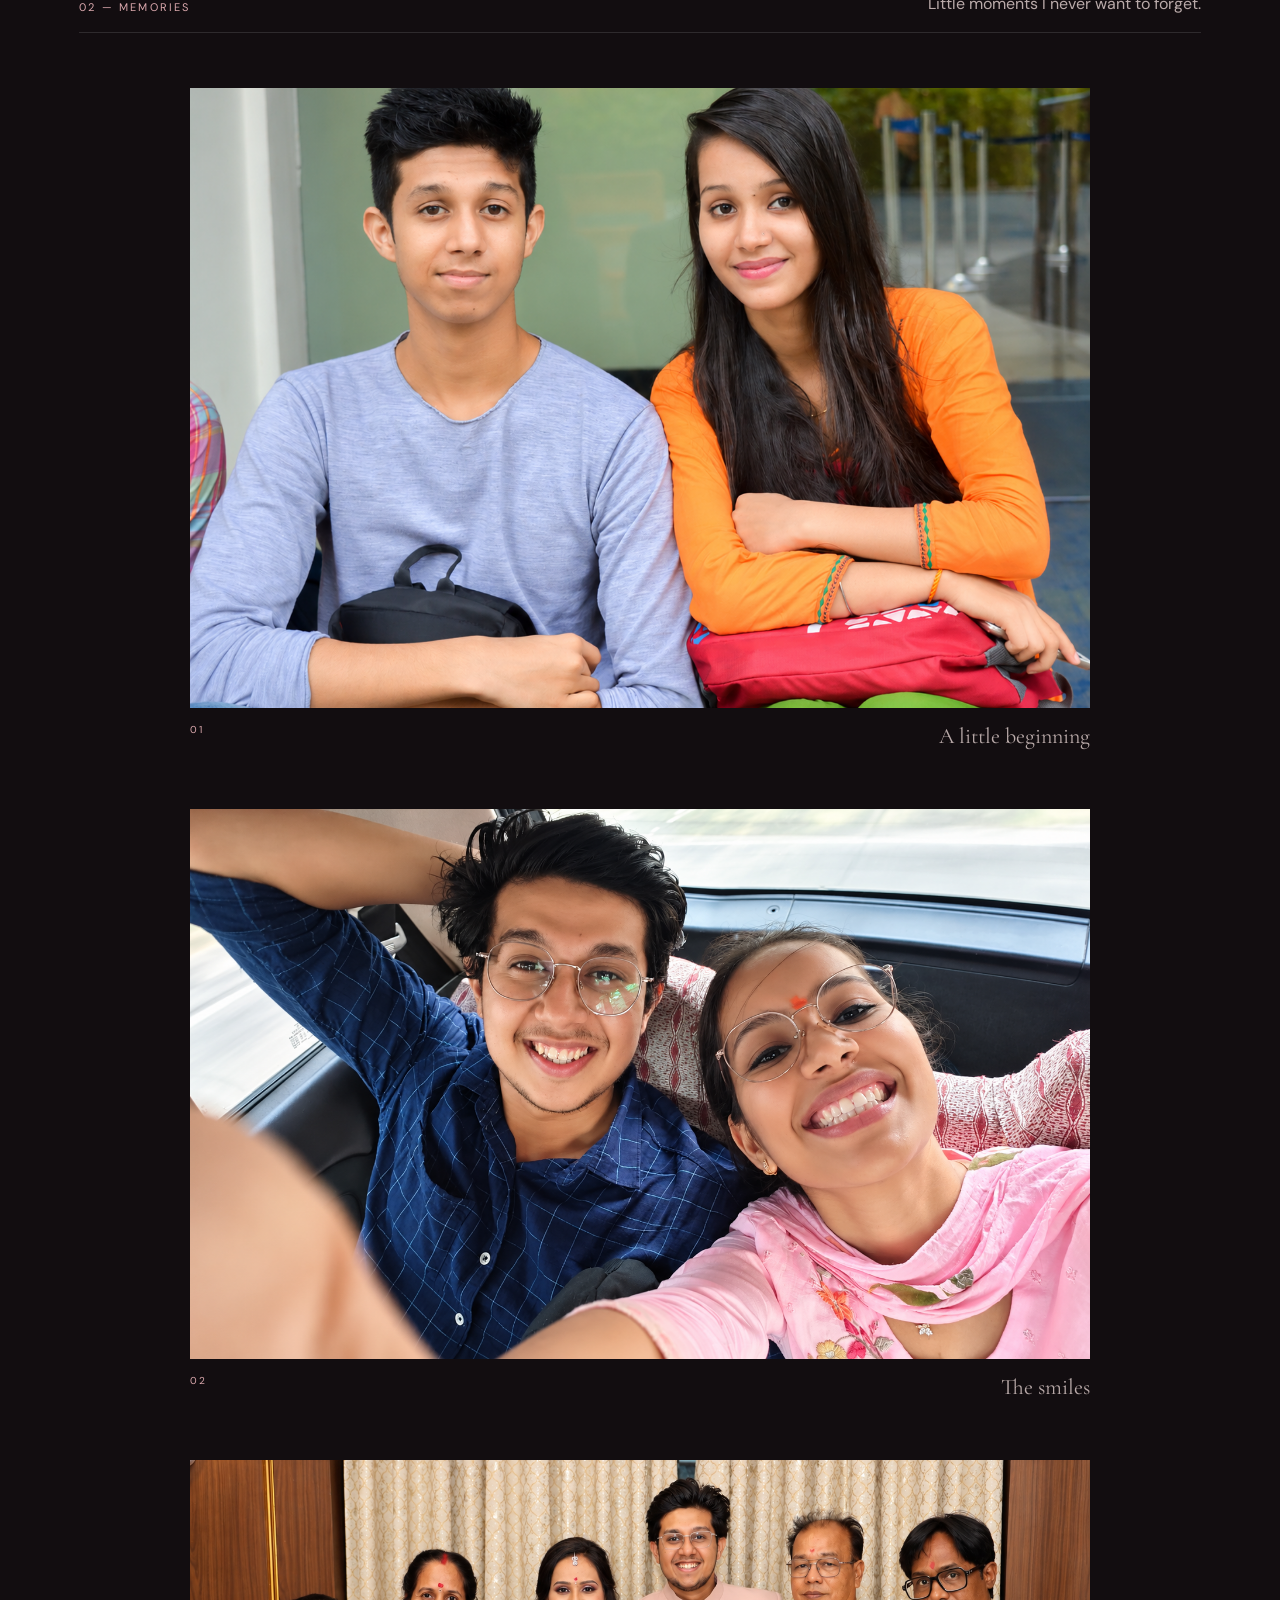
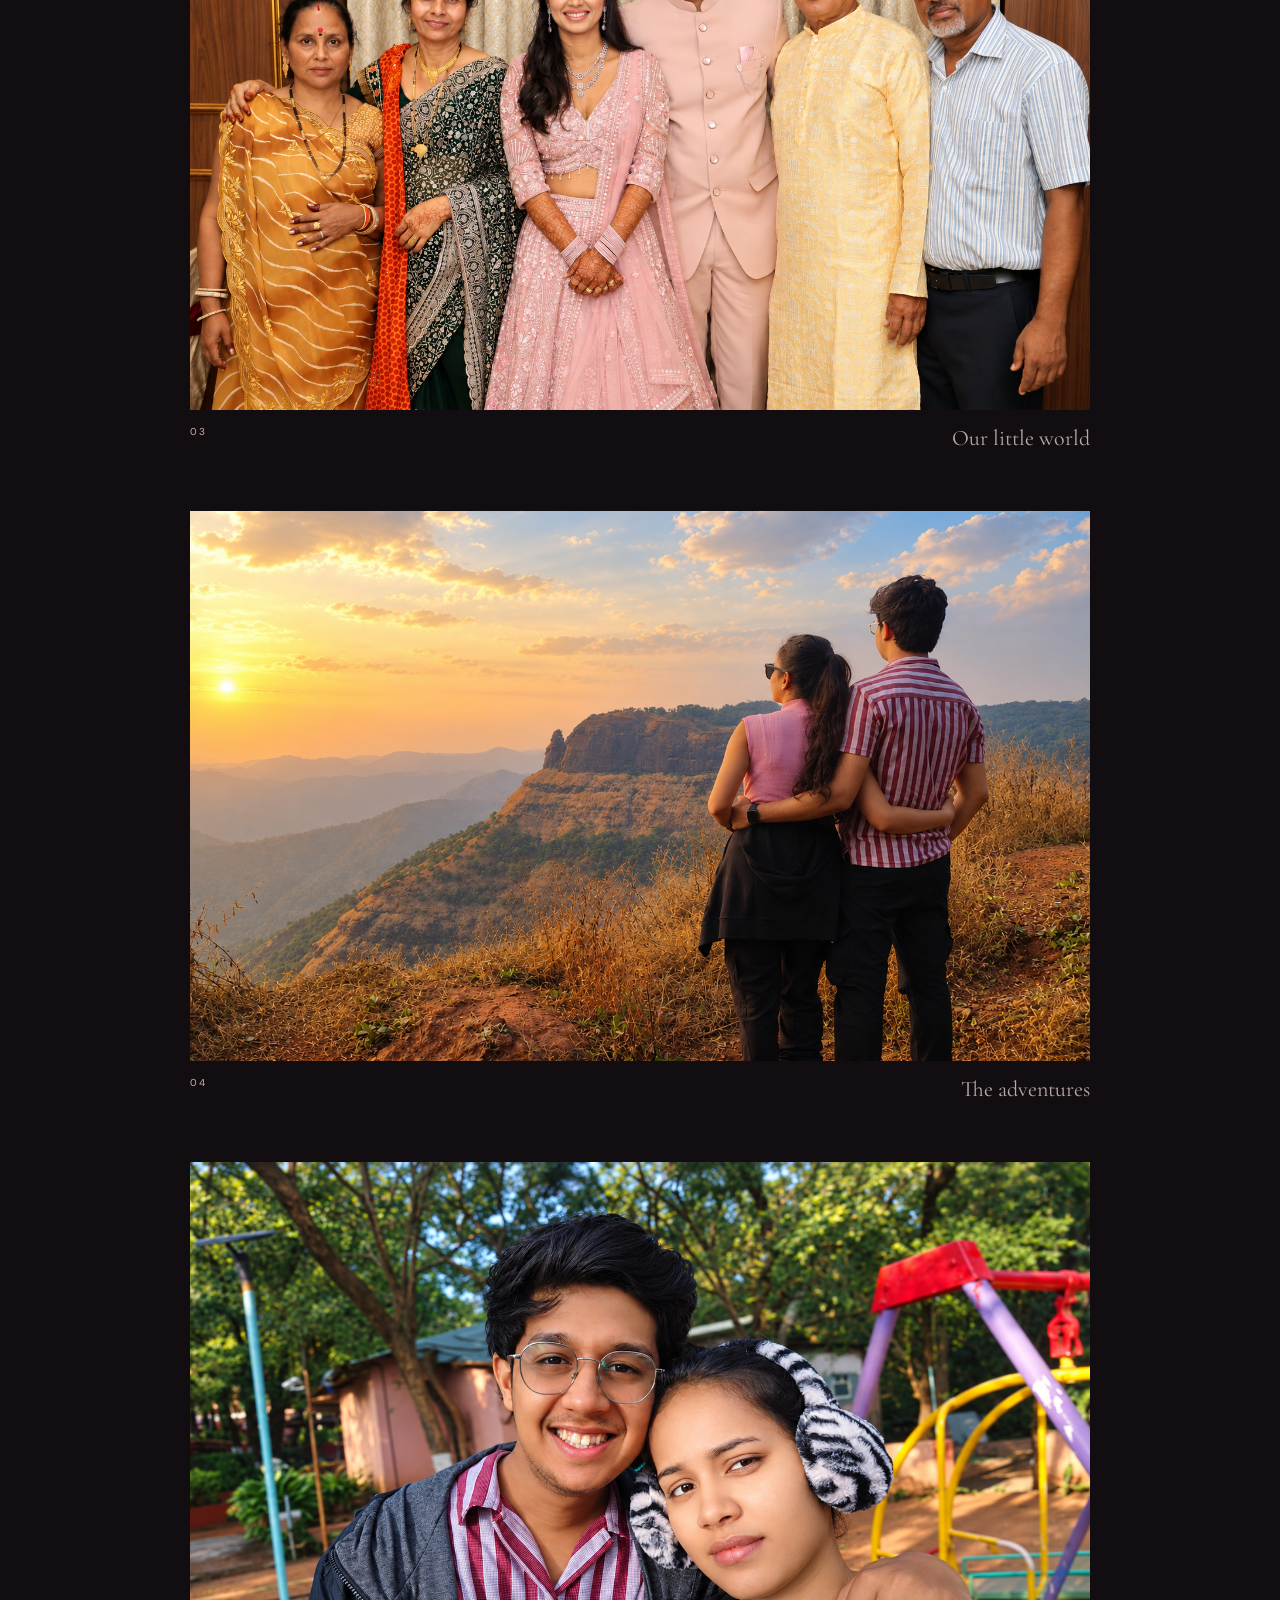
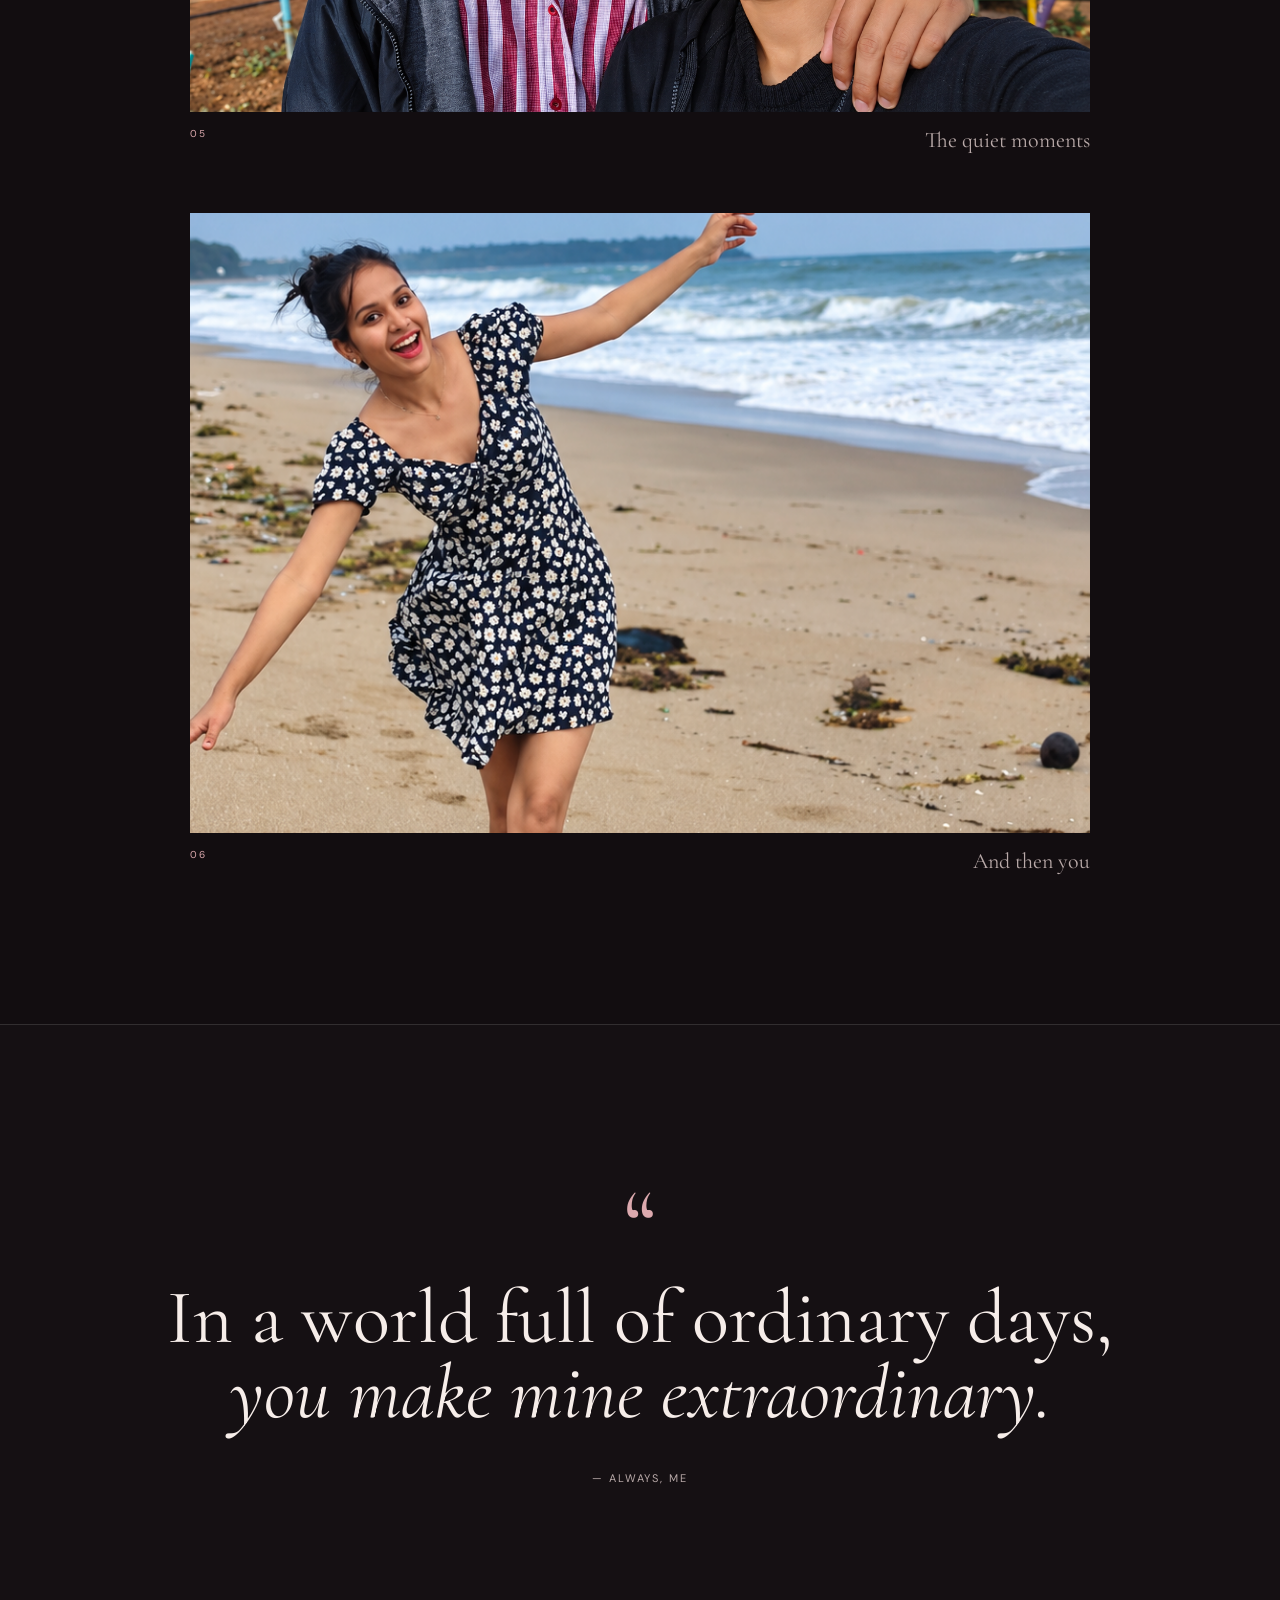
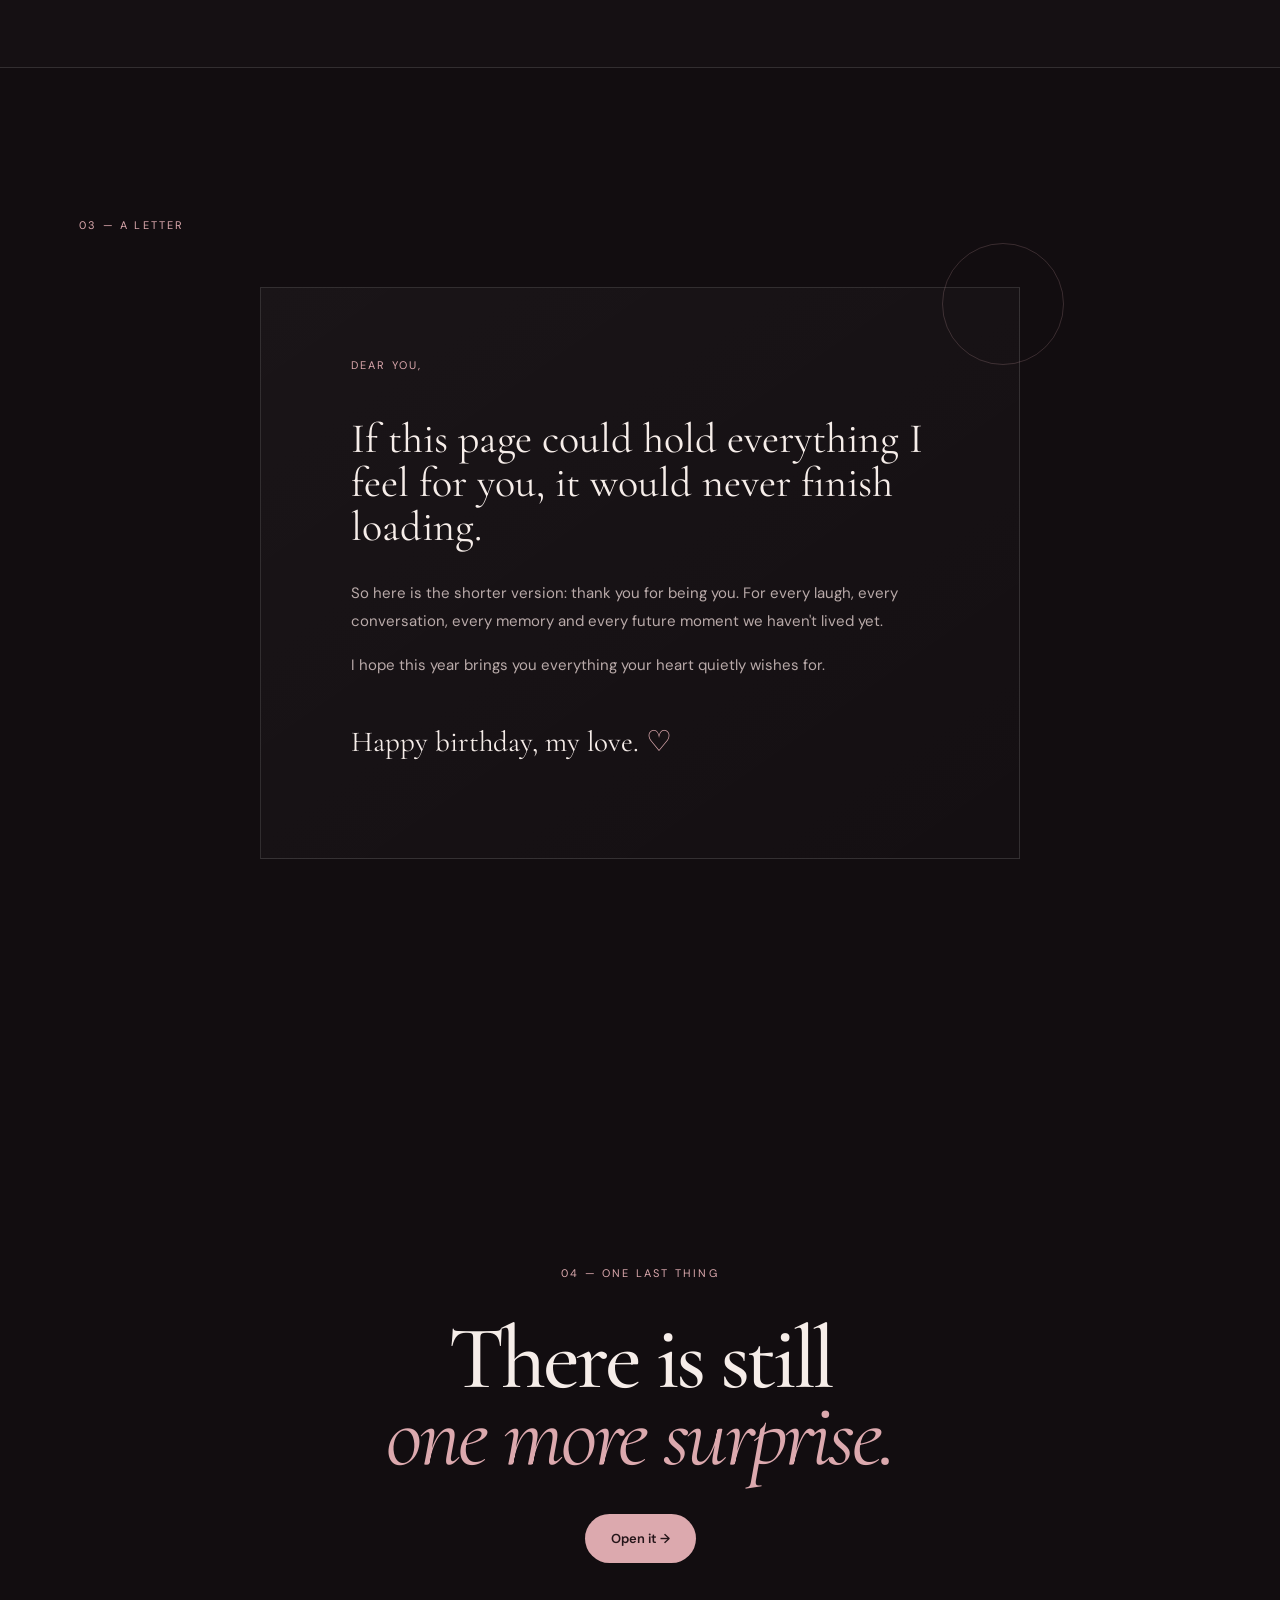
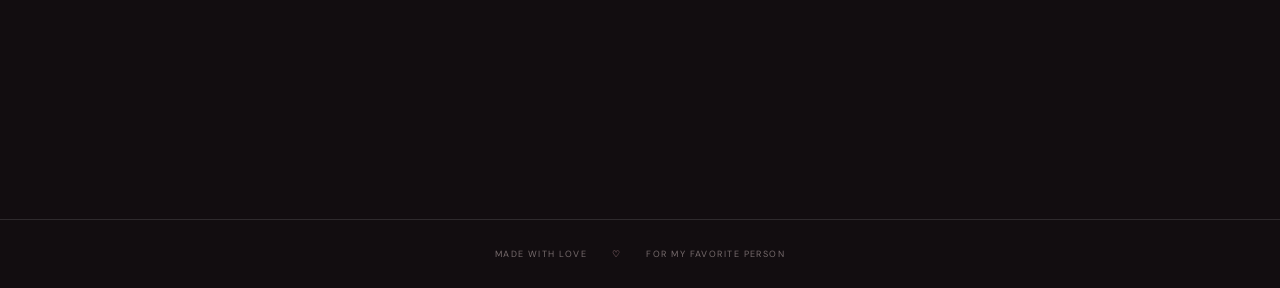
==== commit d5c0e88c: "background for landing page" ====
--- a/index.html
+++ b/index.html
@@ -13,6 +13,9 @@
 </head>
 <body>
   <div id="birthdayLanding"></div>
+  <div class="landing-bg"></div>
+  <div class="landing-overlay"></div>
+  
   <div class="grain"></div>
   <div id="hearts" aria-hidden="true"></div>
 
--- a/css/style.css
+++ b/css/style.css
@@ -1238,6 +1238,33 @@
    CINEMATIC BIRTHDAY LANDING
    Added without changing the existing website styles.
 ========================================================= */
+
+.landing-bg {
+  position: absolute;
+  inset: -30px;
+  background: url("../images/photo01.png") center center / cover no-repeat;
+  filter: blur(18px);
+  transform: scale(1.08);
+  opacity: 0.55;
+  z-index: 0;
+}
+
+.landing-overlay {
+  position: absolute;
+  inset: 0;
+  background:
+    linear-gradient(
+      rgba(18, 13, 16, 0.62),
+      rgba(18, 13, 16, 0.78)
+    );
+  z-index: 1;
+}
+
+.landing-content,
+.landing-hearts,
+.landing-hint {
+  z-index: 3;
+}
 
 #birthdayLanding {
   position: relative;
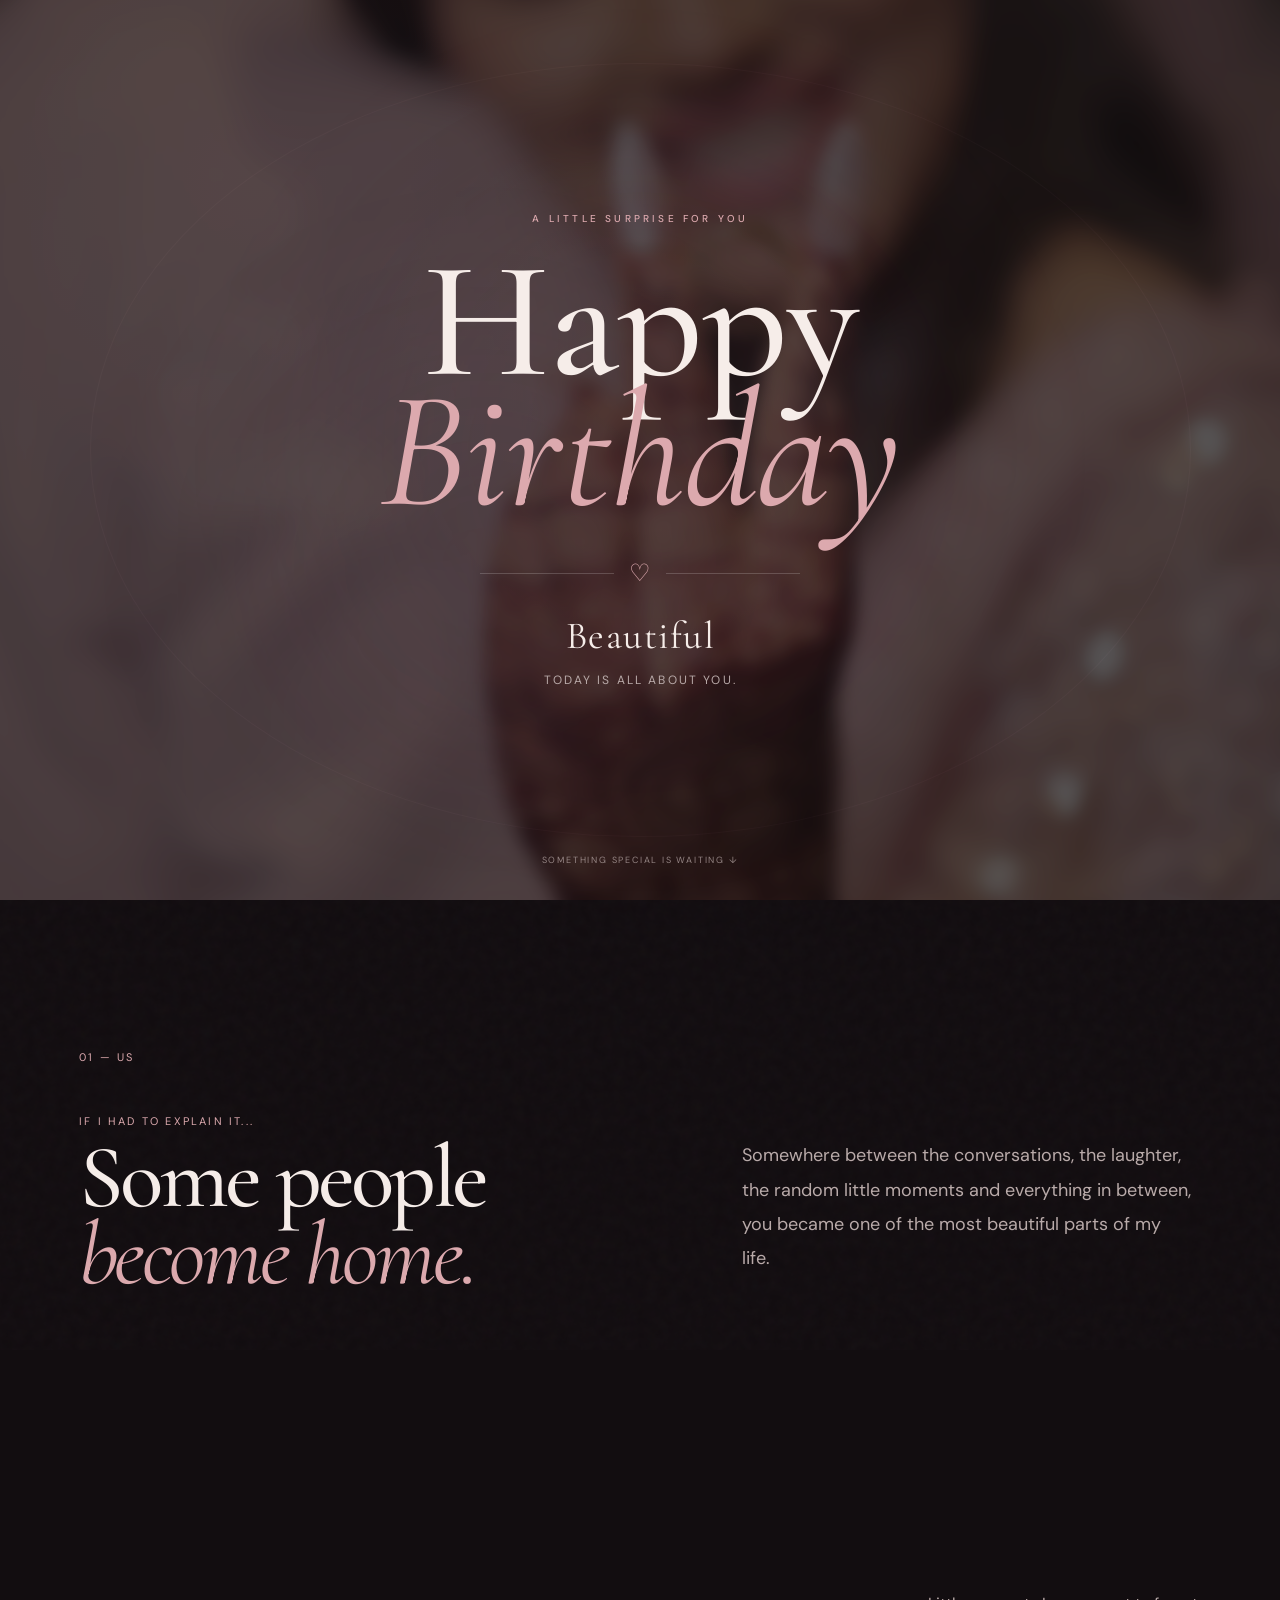
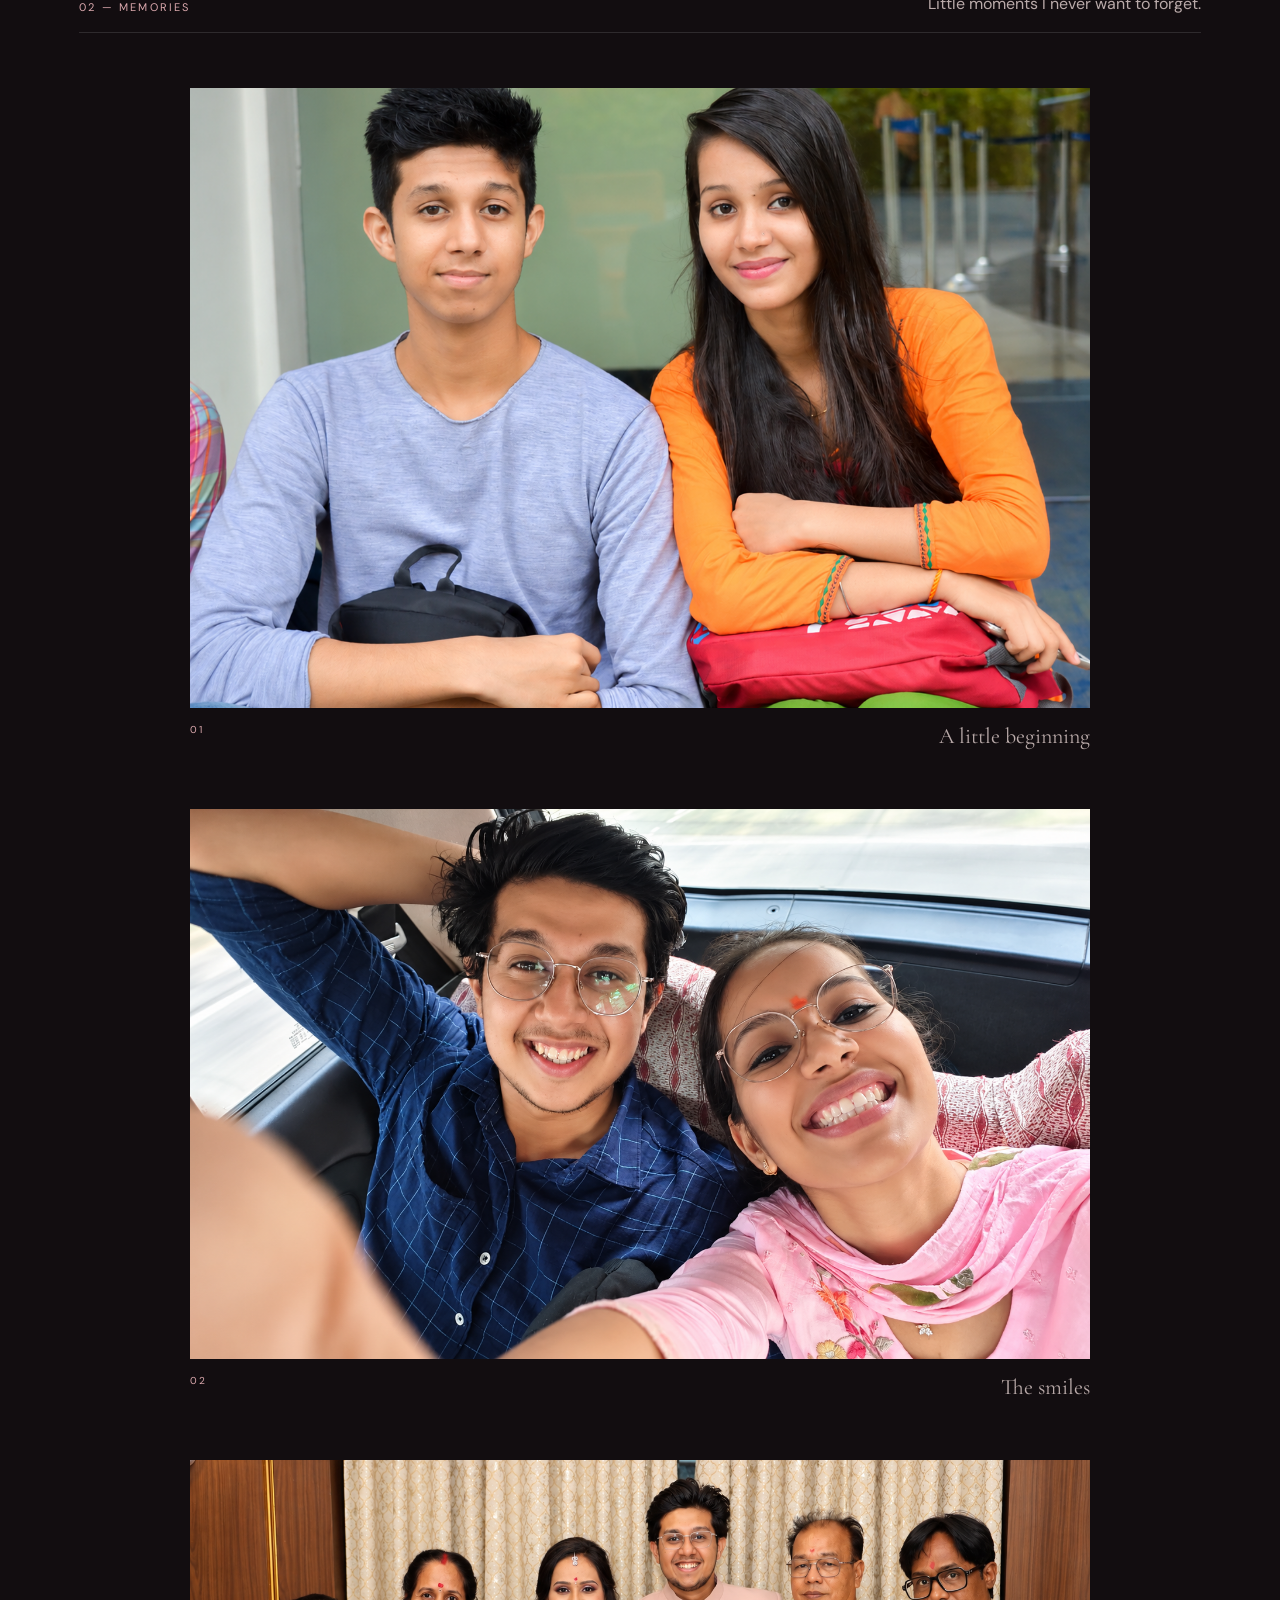
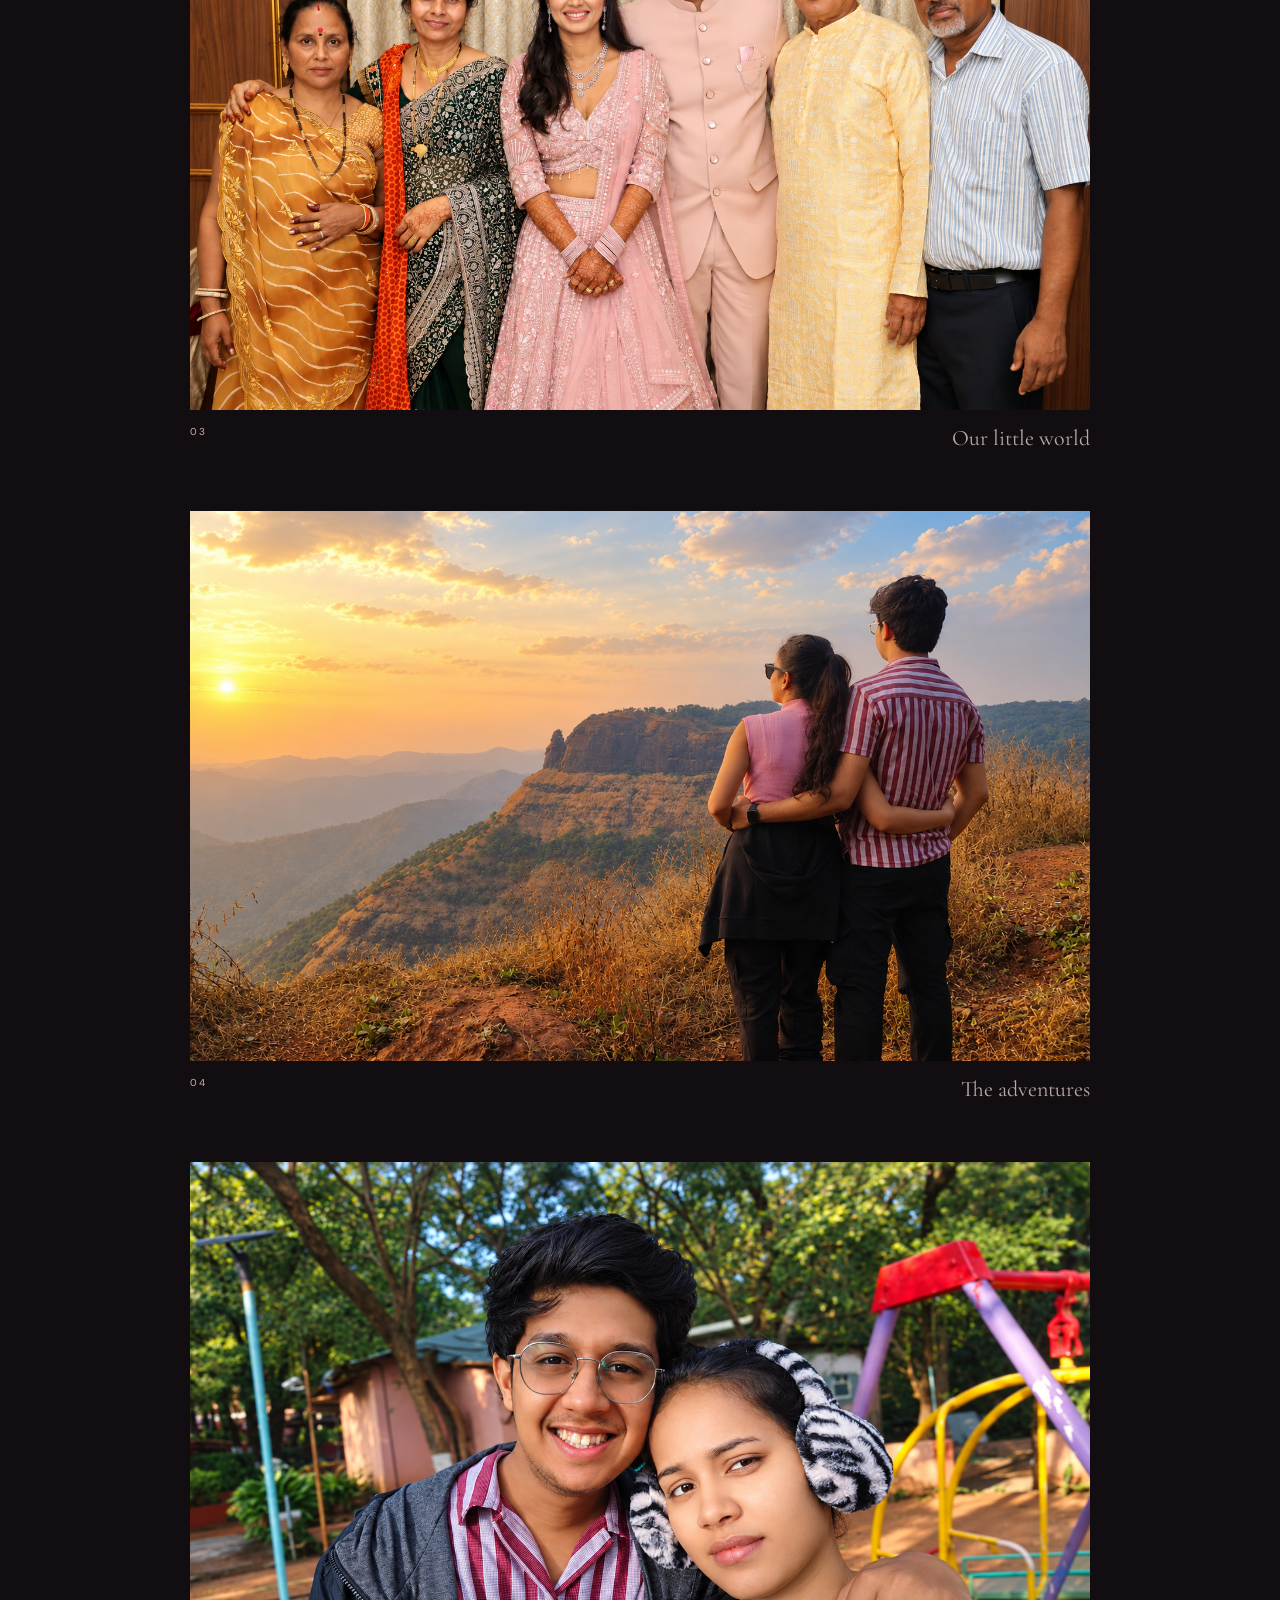
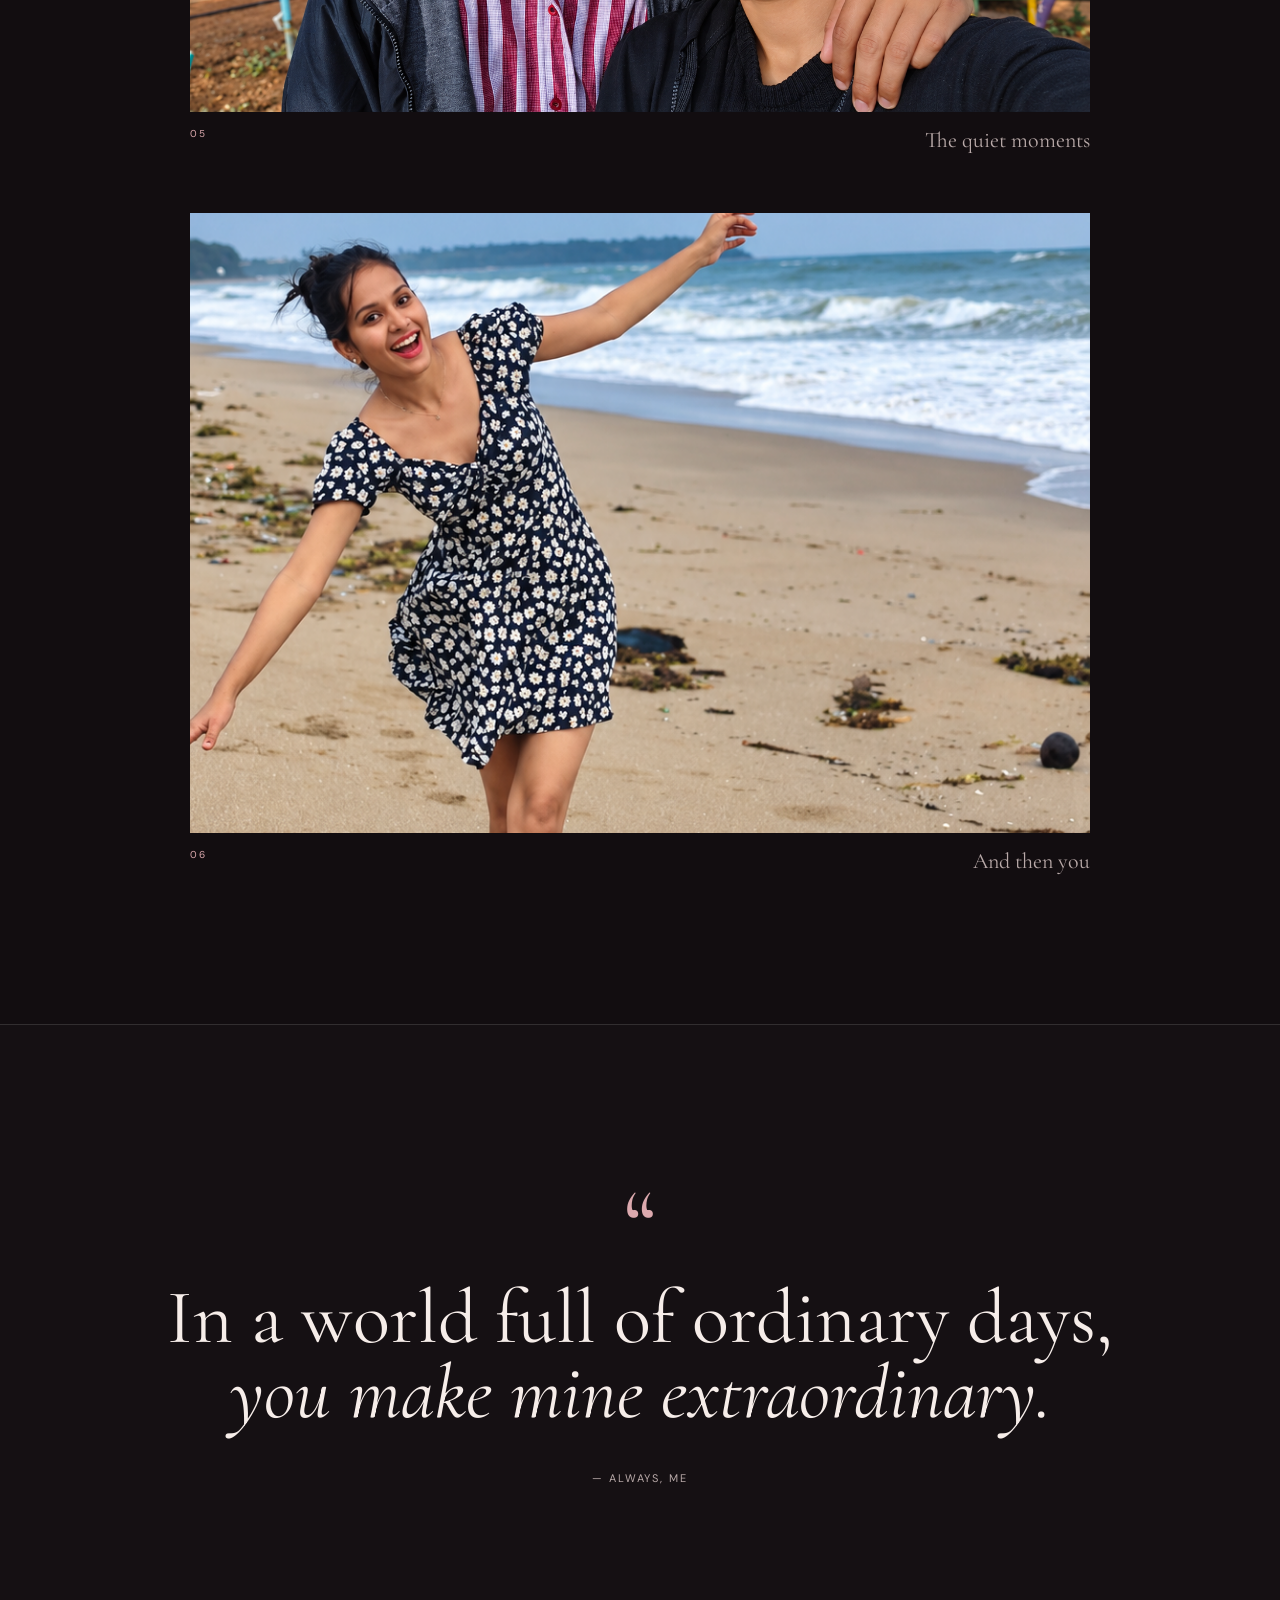
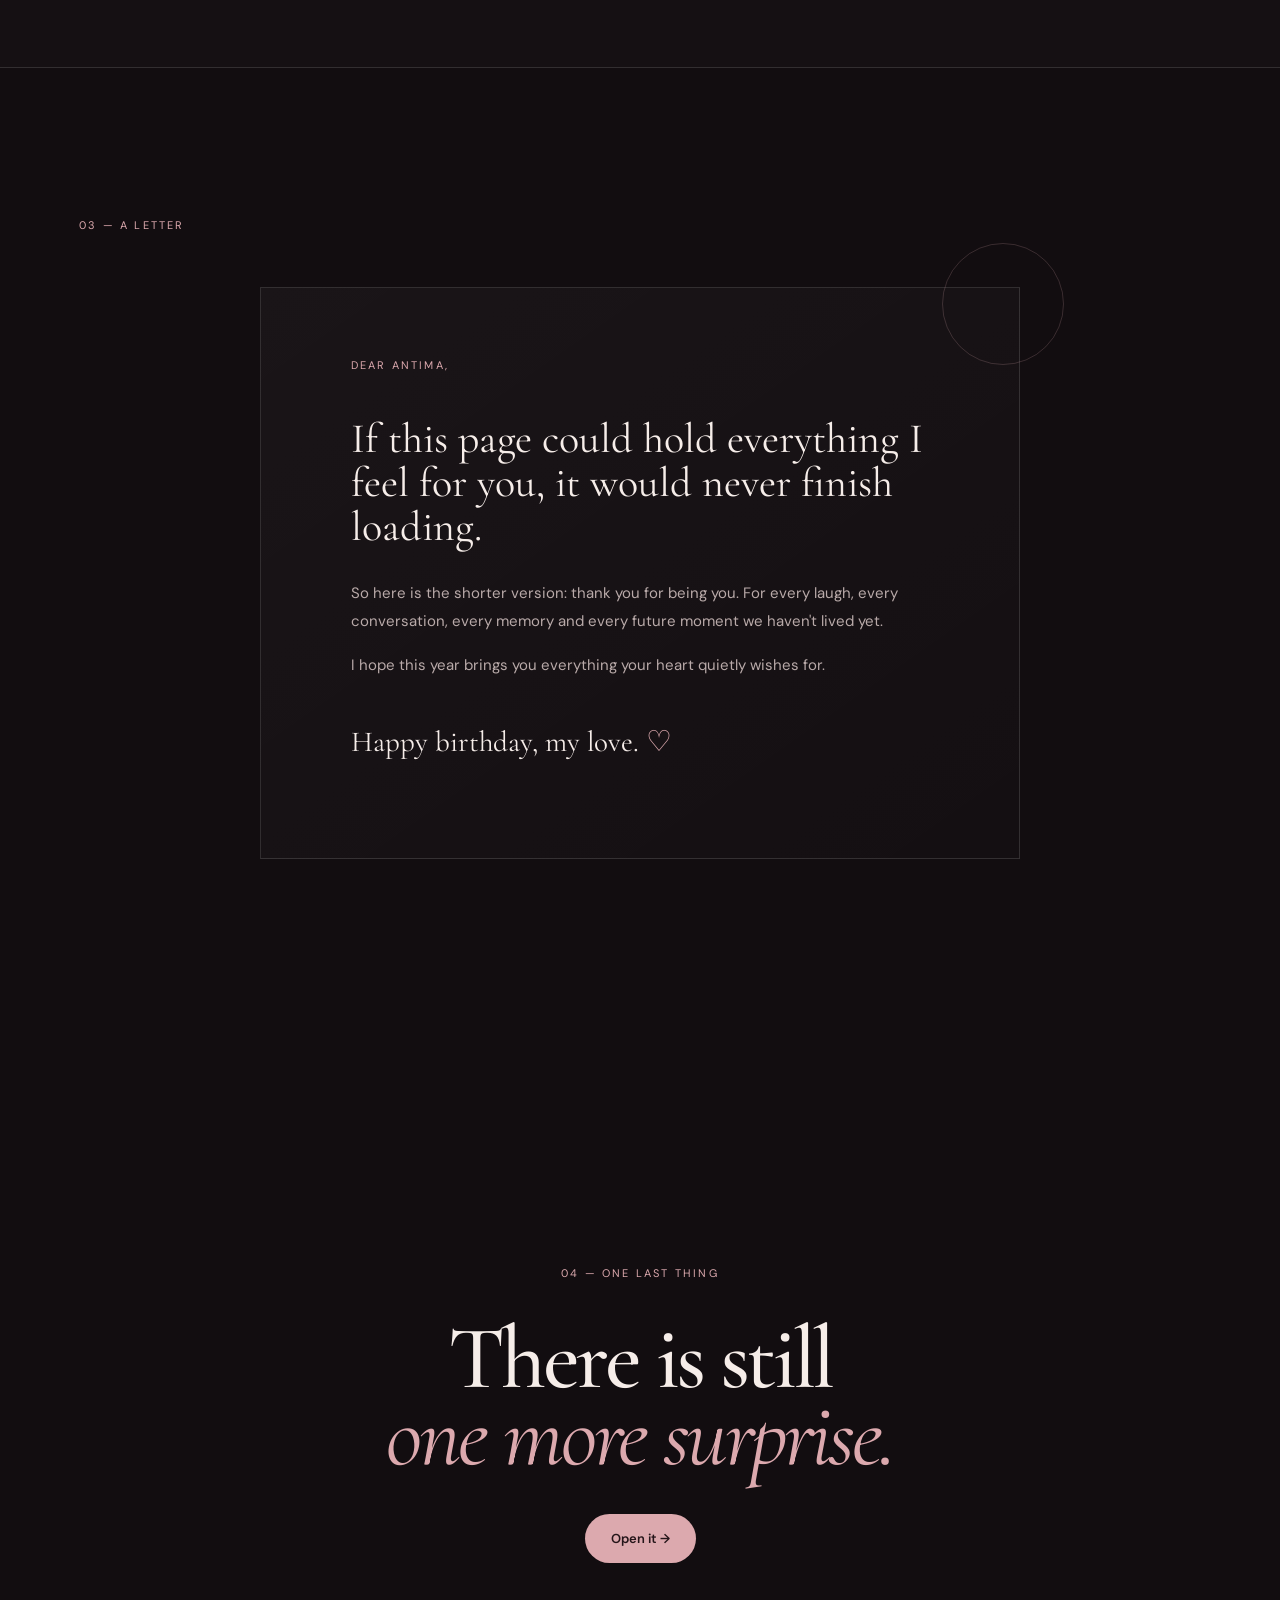
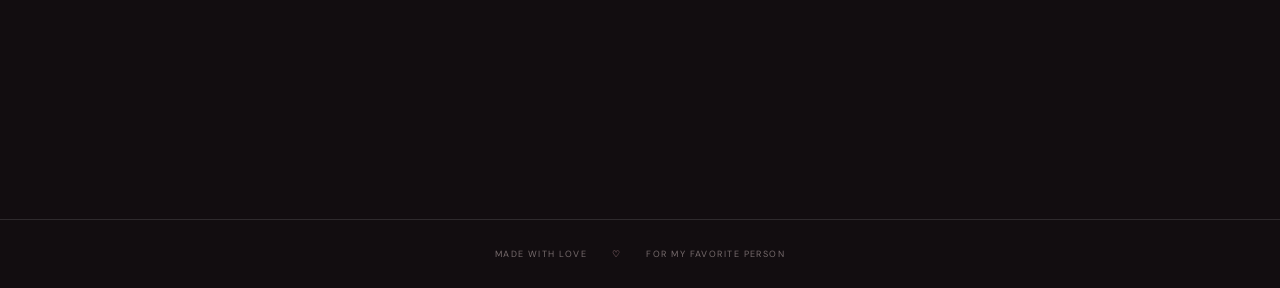
==== commit c8e7a881: "resolve the bug" ====
--- a/index.html
+++ b/index.html
@@ -13,8 +13,6 @@
 </head>
 <body>
   <div id="birthdayLanding"></div>
-  <div class="landing-bg"></div>
-  <div class="landing-overlay"></div>
   
   <div class="grain"></div>
   <div id="hearts" aria-hidden="true"></div>
@@ -70,7 +68,7 @@
     <section class="letter">
       <div class="section-label">03 — a letter</div>
       <div class="letter-card">
-        <p class="eyebrow">Dear you,</p>
+        <p class="eyebrow">Dear Antima,</p>
         <p class="letter-text">If this page could hold everything I feel for you, it would never finish loading.</p>
         <p>So here is the shorter version: thank you for being you. For every laugh, every conversation, every memory and every future moment we haven't lived yet.</p>
         <p>I hope this year brings you everything your heart quietly wishes for.</p>
--- a/css/style.css
+++ b/css/style.css
@@ -1241,10 +1241,10 @@
 
 .landing-bg {
   position: absolute;
-  inset: -30px;
-  background: url("../images/photo01.png") center center / cover no-repeat;
-  filter: blur(18px);
-  transform: scale(1.08);
+  inset: -15px;
+  background: url("../images/landing.png") center center / cover no-repeat;
+  filter: blur(8px);
+  transform: scale(1.04);
   opacity: 0.55;
   z-index: 0;
 }
@@ -1252,11 +1252,7 @@
 .landing-overlay {
   position: absolute;
   inset: 0;
-  background:
-    linear-gradient(
-      rgba(18, 13, 16, 0.62),
-      rgba(18, 13, 16, 0.78)
-    );
+  background: rgba(18, 13, 16, 0.48);
   z-index: 1;
 }
 
